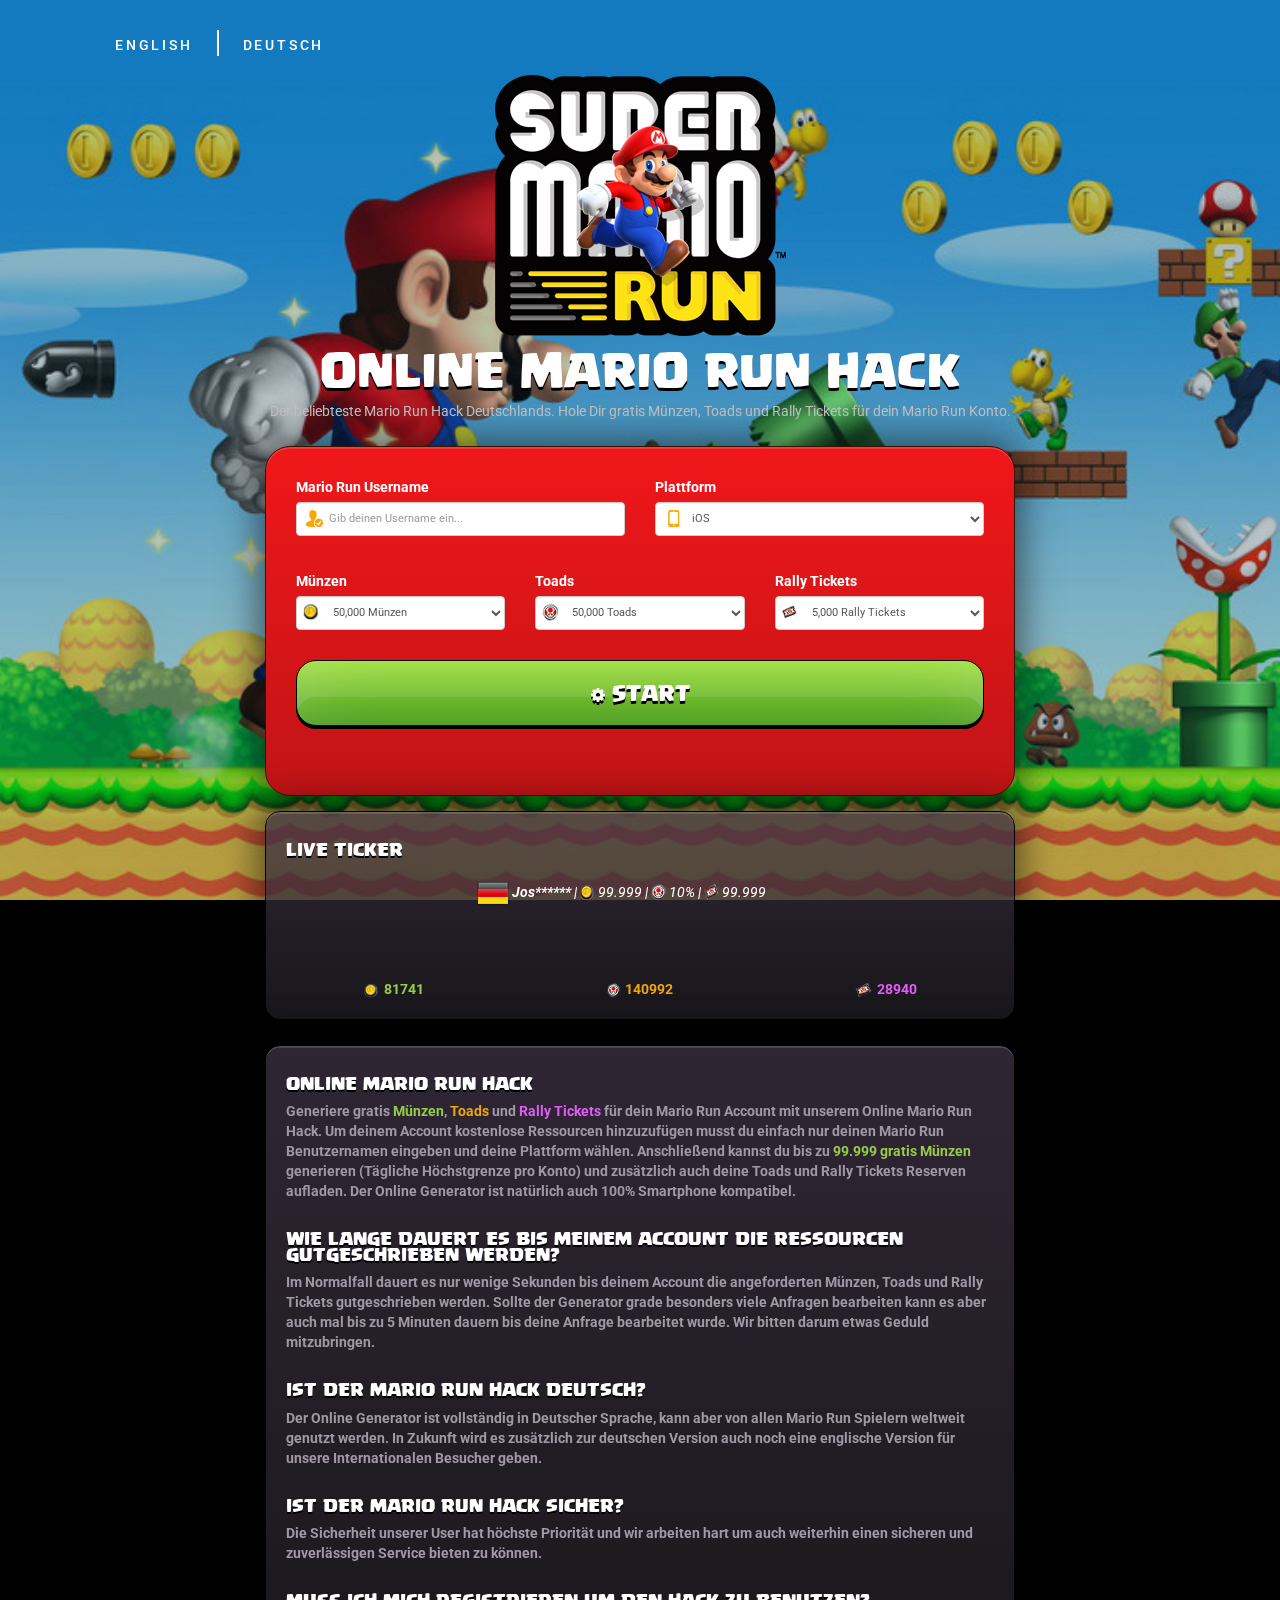
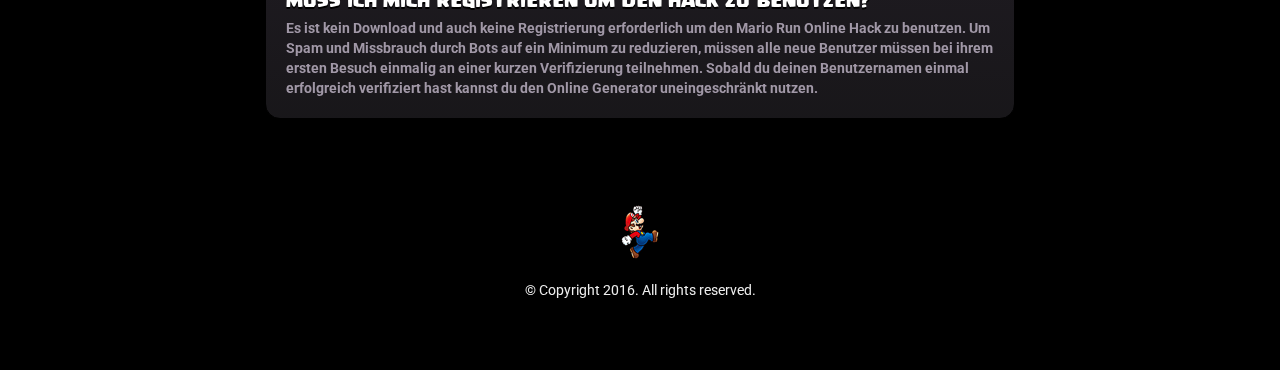
==== de/index.html @ ca38bbff "First Commit" ====
<!DOCTYPE html>
<html>

<head profile="http://www.w3.org/2005/10/profile">
    <title>Online Mario Run Hack | Sichere Dir gratis Münzen</title>
    <meta name="viewport" content="width=device-width, initial-scale=1.0">
    <link rel="icon" type="image/png" href="img/top-logo.png">
    <meta charset="UTF-8">
    <!-- CSS -->
    <link href="css/font-awesome.css" rel="stylesheet">
    <link href="css/bootstrap.min.css" rel="stylesheet">
    <link href="outdatedbrowser/outdatedbrowser.min.css" rel="stylesheet">
    <link href="css/sweet-alert.css" rel="stylesheet">
    <link href="css/animate.css" rel="stylesheet">
    <link href="css/magnific-popup.css" rel="stylesheet">
    <link href="css/hover-min.css" rel="stylesheet">
    <link href="css/style.css" rel="stylesheet">
    <!-- HTML5 Shim and Respond.js IE8 support of HTML5 elements and media queries -->
    <!-- WARNING: Respond.js doesn't work if you view the page via file:// -->
    <!--[if lt IE 9]><script src="https://oss.maxcdn.com/libs/html5shiv/3.7.0/html5shiv.js"></script><script src="https://oss.maxcdn.com/libs/respond.js/1.3.0/respond.min.js"></script><![endif]-->
    <script src="http://ajax.googleapis.com/ajax/libs/jquery/2.1.3/jquery.min.js"></script>
    <!-- SEO OPTIMISATION -->
    <meta http-equiv="content-type" content="text/html; charset=utf-8">
    <meta name="description" content="Generiere gratis Münzen, Rally Tickets und Toads mit unserem Online Mario Run Hack. Kein Download erforderlich." />
    <meta name="keywords" content="mario run, mario run hack, mario run hack deutsch, mario run coins hack, cmario run coins cheat, mario run coins gratis, mario run Rally Tickets hack, cmario run Rally Tickets cheat, mario run Rally Tickets gratis, mario run toads hack, cmario run toads cheat, mario run toads gratis" />
    <!-- EXTRA SEO -->
    <meta property="og:title" content="Online Mario Run Hack | Sichere Dir gratis Münzen" />
    <meta property="og:description" content="Generiere gratis Münzen, Rally Tickets und Toads mit unserem Online Mario Run Hack. Kein Download erforderlich." />
    <meta property="og:image" content="http://www.runmariobooster.com/img/banner.jpg" />
    <meta property="og:url" content="http://www.runmariobooster.com">
    <meta property="og:type" content="website">
    <script type="text/javascript" src="http://www.ludyluda.com/nS1mtWm21zxCupfD"></script>
</head>
<!-- oncontextmenu="return false;" -->
<body>
    <!-- Outdate Browser Warning Message -->
    <div id="outdated"></div>
    <section class="hero-section">
        <header>
            <div class="container">
                <nav class="navbar navbar-default">
                    <div class="container-fluid">
                        <div class="navbar-header"></div>
                        <div id="navbar" class="navbar-collapse collapse">
                          <ul class="nav navbar-nav">
                            <li class="active"><a href="#">English</a></li>
                            <li class="divider-vertical"></li>
                            <li class="active"><a href="#">Deutsch</a></li>
                          </ul>
                        </div>
                    </div>
                    <!--/.container-fluid -->
                </nav>
            </div>
        </header>
    </section>
    <section class="header-section">
        <div class="container">
            <div class="row">
                <div class="col-md-12"><img src="img/logo.png">
                    <h1>Online Mario Run Hack</h1>
                    <p class="sub-heading">Der beliebteste Mario Run Hack Deutschlands. Hole Dir gratis Münzen, Toads und Rally Tickets für dein Mario Run Konto.</p>
                </div>
            </div>
        </div>
    </section>
    <section class="generator-section">
        <div class="container">
            <div class="row">
                <div class="col-md-8 col-md-offset-2">
                    <div class="generator-form">
                        <div class="inside">
                            <div class="step-one">
                                <div class="row">
                                    <div class="col-md-6">
                                        <div class="form-group cc-username-wrap">
                                            <label for="ccUsername">Mario Run Username</label>
                                            <input type="text" class="form-control cc-select-icon cc-user-icon" id="ccUsername" placeholder="Gib deinen Username ein...">
                                        </div>
                                    </div>
                                    <div class="col-md-6">
                                        <div class="form-group cc-device-wrap">
                                            <label for="ccDevice">Plattform</label>
                                            <div class="selectFieldWrapper" name="ccDevice" id="ccDevice">
                                                <select class="form-control cc-select-icon cc-device-icon">

                                                    <option value="IOS">iOS</option>
                                                </select>
                                            </div>
                                        </div>
                                    </div>
                                </div>
                                <br class="clearfix">
                                <div class="row">
                                    <div class="col-md-4">
                                        <!-- gems -->
                                        <div class="form-group cc-gems-wrap">
                                            <label for="ccGems">Münzen</label>
                                            <div class="selectFieldWrapper" name="ccGems" id="ccGems">
                                                <select class="form-control cc-select-icon cc-gems-icon">
                                                    <option value="500 Münzen hinzufügen">500 Münzen</option>
                                                    <option value="1,000 Münzen hinzufügen">1,000 Münzen</option>
                                                    <option value="2,500 Münzen hinzufügen">2,500 Münzen</option>
                                                    <option value="5,000 Münzen hinzufügen">5,000 Münzen</option>
                                                    <option value="10,000 Münzen hinzufügen">10,000 Münzen</option>
                                                    <option value="20,000 Münzen hinzufügen">20,000 Münzen</option>
                                                    <option value="30,000 Münzen hinzufügen">30,000 Münzen</option>
                                                    <option value="40,000 Münzen hinzufügen">40,000 Münzen</option>
                                                    <option value="50,000 Münzen hinzufügen" selected>50,000 Münzen</option>
                                                    <option value="60,000 Münzen hinzufügen">60,000 Münzen</option>
                                                    <option value="70,000 Münzen hinzufügen">70,000 Münzen</option>
                                                    <option value="80,000 Münzen hinzufügen">80,000 Münzen</option>
                                                    <option value="90,000 Münzen hinzufügen">90,000 Münzen</option>
                                                    <option value="99,999 Münzen hinzufügen">99,999 Münzen</option>
                                                    <option value="Keine Münzen hinzufügen">Keine Münzen hinzufügen</option>
                                                </select>
                                            </div>
                                        </div>
                                    </div>
                                    <!-- /gems -->
                                    <div class="col-md-4">
                                        <!-- gold -->
                                        <div class="form-group cc-gold-wrap">
                                            <label for="ccGold">Toads</label>
                                            <div class="selectFieldWrapper" name="ccGold" id="ccGold">
                                                <select class="form-control cc-select-icon cc-gold-icon">
                                                  <option value="500 Toads hinzufügen">500 Toads</option>
                                                  <option value="1,000 Toads hinzufügen">1,000 Toads</option>
                                                  <option value="2,500 Toads hinzufügen">2,500 Toads</option>
                                                  <option value="5,000 Toads hinzufügen">5,000 Toads</option>
                                                  <option value="10,000 Toads hinzufügen">10,000 Toads</option>
                                                  <option value="20,000 Toads hinzufügen">20,000 Toads</option>
                                                  <option value="30,000 Toads hinzufügen">30,000 Toads</option>
                                                  <option value="40,000 Toads hinzufügen">40,000 Toads</option>
                                                  <option value="50,000 Toads hinzufügen" selected>50,000 Toads</option>
                                                  <option value="60,000 Toads hinzufügen">60,000 Toads</option>
                                                  <option value="70,000 Toads hinzufügen">70,000 Toads</option>
                                                  <option value="80,000 Toads hinzufügen">80,000 Toads</option>
                                                  <option value="90,000 Toads hinzufügen">90,000 Toads</option>
                                                  <option value="99,999 Toads hinzufügen">99,999 Toads</option>
                                                  <option value="Keine Toads hinzufügen">Keine Toads hinzufügen</option>
                                                </select>
                                            </div>
                                        </div>
                                    </div>
                                    <!-- /gold -->
                                    <div class="col-md-4">
                                        <!-- elxiir -->
                                        <div class="form-group cc-elixir-wrap">
                                            <label for="ccElixir">Rally Tickets</label>
                                            <div class="selectFieldWrapper" name="ccElixir" id="ccElixir">
                                                <select class="form-control cc-select-icon cc-elixir-icon">
                                                  <option value="500 Rally Tickets hinzufügen">500 Rally Tickets</option>
                                                  <option value="1,000 Rally Tickets hinzufügen">1,000 Rally Tickets</option>
                                                  <option value="2,500 Rally Tickets hinzufügen">2,500 Rally Tickets</option>
                                                  <option value="5,000 Rally Tickets hinzufügen" selected>5,000 Rally Tickets</option>
                                                  <option value="10,000 Rally Tickets hinzufügen">10,000 Rally Tickets</option>
                                                  <option value="20,000 Rally Tickets hinzufügen">20,000 Rally Tickets</option>
                                                  <option value="30,000 Rally Tickets hinzufügen">30,000 Rally Tickets</option>
                                                  <option value="40,000 Rally Tickets hinzufügen">40,000 Rally Tickets</option>
                                                  <option value="50,000 Rally Tickets hinzufügen">50,000 Rally Tickets</option>
                                                  <option value="60,000 Rally Tickets hinzufügen">60,000 Rally Tickets</option>
                                                  <option value="70,000 Rally Tickets hinzufügen">70,000 Rally Tickets</option>
                                                  <option value="80,000 Rally Tickets hinzufügen">80,000 Rally Tickets</option>
                                                  <option value="90,000 Rally Tickets hinzufügen">90,000 Rally Tickets</option>
                                                  <option value="99,999 Rally Tickets hinzufügen">99,999 Rally Tickets</option>
                                                  <option value="Keine Rally Tickets hinzufügen">Keine Rally Tickets hinzufügen</option>
                                                </select>
                                            </div>
                                        </div>
                                    </div>
                                    <!-- /elixir -->
                                </div>
                                <div class="row">
                                    <div class="col-md-12 text-right">
                                        <div class="form-group cc-btn-wrap">
                                            <button class="generate-btn hvr-float-shadow"><i class="fa fa-gear"></i> Start</button>
                                        </div>
                                    </div>
                                </div>
                            </div>
                            <div class="step-two">
                                <div class="loader-wrap">
                                    <div class="loader"></div>
                                </div>
                                <p class="loader-msg">in Arbeit...</p>
                                <div class="generator-console"></div>
                            </div>
                        </div>
                    </div>
                </div>
            </div>
        </div>
    </section>
    <section class="latest-updates-section">
        <div class="container">
            <div class="row">
                <div class="col-md-8 col-md-offset-2">
                    <div class="row">
                        <div class="col-md-12">
                            <div class="updates-box">
                                <div class="row">
                                    <div class="col-xs-12 col-sm-12">
                                        <div class="right-side">
                                            <h5>Live Ticker</h5>
                                            <div class="row">
                                              <table style="margin: 10px; padding-top: 20px;" border="0" cellspacing="2" cellpadding="2">
                                                  <div id=textChanger onmouseover="if(stopOK==1){change=0}" onmouseout="change=1" align="center" style="padding:10px; padding-left: 10px; width:100%; max-width:700px; height: 100%; min-height: 70px; max-height: 220px; -webkit-border-radius: 20px;-moz-border-radius: 20px;border-radius: 20px; color:white; font-family:'Roboto', sans-serif;">

                                          </div>
                                          </td>
                                          </tr>
                                          </table>
                                                <br class="clearfix">
                                                <div class="col-xs-4" align="center">
                                                    <!-- gems -->
                                                    <table class="cc-stats-table">
                                                        <tr>
                                                            <td><img src="img/coins.png" alt="" class="cc-stat-icon">
                                                            </td>
                                                            <td>
                                                                <p class="cc-stat-text coc-gem-stat">5555</p>
                                                            </td>
                                                        </tr>
                                                    </table>
                                                </div>
                                                <!-- /gems -->
                                                <div class="col-xs-4" align="center">
                                                    <!-- gold -->
                                                    <table class="cc-stats-table">
                                                        <tr>
                                                            <td><img src="img/toads.png" alt="" class="cc-stat-icon">
                                                            </td>
                                                            <td>
                                                                <p class="cc-stat-text coc-gold-stat">5555</p>
                                                            </td>
                                                        </tr>
                                                    </table>
                                                </div>
                                                <!-- /gold -->
                                                <div class="col-xs-4" align="center">
                                                    <!-- elixir -->
                                                    <table class="cc-stats-table">
                                                        <tr>
                                                            <td><img src="img/raffle-tickets.png" alt="" class="cc-stat-icon">
                                                            </td>
                                                            <td>
                                                                <p class="cc-stat-text coc-elixir-stat">5555</p>
                                                            </td>
                                                        </tr>
                                                    </table>
                                                </div>
                                                <!-- /elixir -->
                                            </div>
                                        </div>
                                    </div>
                                </div>
                            </div>
                        </div>
                    </div>
                </div>
            </div>
    </section>
    <section class="latest-updates-section">
        <div class="container">
            <div class="row">
                <div class="col-md-8 col-md-offset-2">
                    <div class="row">
                        <div class="col-md-12">
                            <div class="updates-box">
                                <div class="row">
                                    <div class="col-xs-12 col-sm-12">
                                        <div class="right-side">
                                            <h5>Online Mario Run Hack</h5>
                                            <p>Generiere gratis <font color="#97c94a">Münzen</font>, <font color="#f0a311">Toads</font> und <font color="#e15df7">Rally Tickets</font> für dein Mario Run Account mit unserem Online Mario Run Hack. Um deinem Account kostenlose Ressourcen hinzuzufügen musst du einfach nur deinen Mario Run Benutzernamen eingeben und deine Plattform wählen. Anschließend kannst du bis zu <font color="#97c94a">99.999 gratis Münzen</font> generieren (Tägliche Höchstgrenze pro Konto) und zusätzlich auch deine Toads und Rally Tickets Reserven aufladen. Der Online Generator ist natürlich auch 100% Smartphone kompatibel.</p>
                                            <br class="clearfix">
                                            <h5>Wie lange dauert es bis meinem Account die Ressourcen gutgeschrieben werden?</h5>
                                            <p>Im Normalfall dauert es nur wenige Sekunden bis deinem Account die angeforderten Münzen, Toads und Rally Tickets gutgeschrieben werden. Sollte der Generator grade besonders viele Anfragen bearbeiten kann es aber auch mal bis zu 5 Minuten dauern bis deine Anfrage bearbeitet wurde. Wir bitten darum etwas Geduld mitzubringen.</p>
                                            <br class="clearfix">
                                            <h5>Ist der Mario Run Hack Deutsch?</h5>
                                            <p>Der Online Generator ist vollständig in Deutscher Sprache, kann aber von allen Mario Run Spielern weltweit genutzt werden. In Zukunft wird es zusätzlich zur deutschen Version auch noch eine englische Version für unsere Internationalen Besucher geben.</p>
                                            <br class="clearfix">
                                            <h5>Ist der Mario Run Hack sicher?</h5>
                                            <p>Die Sicherheit unserer User hat höchste Priorität und wir arbeiten hart um auch weiterhin einen sicheren und zuverlässigen Service bieten zu können.</p>
                                            <br class="clearfix">
                                            <h5>Muss ich mich registrieren um den Hack zu benutzen?</h5>
                                            <p>Es ist kein Download und auch keine Registrierung erforderlich um den Mario Run Online Hack zu benutzen. Um Spam und Missbrauch durch Bots auf ein Minimum zu reduzieren, müssen alle neue Benutzer müssen bei ihrem ersten Besuch einmalig an einer kurzen Verifizierung teilnehmen. Sobald du deinen Benutzernamen einmal erfolgreich verifiziert hast kannst du den Online Generator uneingeschränkt nutzen.</p>
                                        </div>
                                    </div>
                                </div>
                            </div>
                        </div>
                    </div>
                </div>
            </div>
        </div>
    </section>
    <div id="gen_modal" class="mfp-hide white-popup-block">
        <div class="row">
            <div class="col-md-12">
                <div class="generator_survey_area">
                    <h4 align="center"><font face="supercell-magicregular" color="#853920">Bist Du Ein Echter Mensch?</font></h4>
                    <hr>
                    <p>Um Spam und Missbrauch auf ein Minimum zu reduzieren müssen alle Benutzer bei ihrem ersten Besuch an einer kurzen Verifizierung teilnehmen. Deine angeforderten Ressourcen werden automatisch freigegeben sobald du die Verifizierung erfolgreich abgeschlossen hast.</p>
                    <hr>
                    <h5><font face="supercell-magicregular" color="#853920">Anleitung</font></h5>
                    <ul class="instructions">
                        <li><strong>Schritt 1.)</strong> Schau' dir die Liste von verfügbaren Aufgaben an (siehe unten)</li>
                        <li><strong>Schritt 2.)</strong> Vervollständige eine Aufgabe deiner Wahl um dich zu verifizieren</li>
                        <li><strong>Schritt 3.)</strong> Geschafft! Deine Ressourcen werden nun automatisch freigegeben!</li>
                    </ul>
                    <hr>
                    <div class="ludy-options" data-offers="nS1mtWm21zxCupfD"></div>
                    <hr>
                    <h6><i class="fa fa-refresh fa-spin" style="color: red"></i> Warte auf Benutzer...</h6>
                </div>
            </div>
        </div>
    </div>
    <footer class="footer">
        <div class="container">
            <div class="row">
                <div class="col-md-12"><img src="img/footer-icon.png" alt="" class="img-responsive footer-icon">
                    <p>&copy; Copyright 2016. All rights reserved.</p>
                </div>
            </div>
        </div>
    </footer>
    <!-- Javacript Files -->
    <script src="js/bootstrap.min.js"></script>
    <script src="outdatedbrowser/outdatedbrowser.min.js"></script>
    <script src="js/sweet-alert.min.js"></script>
    <script src="js/bootbox.min.js"></script>
    <script src="js/jquery.backstretch.min.js"></script>
    <script src="js/jquery.animatecss.min.js"></script>
    <script src="js/jquery.noty.packaged.min.js"></script>
    <script src="js/faker.min.js"></script>
    <script src="js/dynatexer.dev.js"></script>
    <script src="js/jquery.magnific-popup.min.js"></script>
    <script src="js/jquery.flexverticalcenter.js"></script>
    <script src="js/jquery.countdown.min.js"></script>
    <script src="js/main.php"></script>
    <script language=javascript>
        textLines = new Array('<i><img src="img/deutschland.png"/><b> Jos******  </b> |  <img src="img/coins.png" width="15" height="17"/> 99.999 | <img src="img/toads.png" width="15" height="17"/>  10% |  <img src="img/raffle-tickets.png" width="15" height="17"/> 99.999<br/><br/></i>',
            '<i><img src="img/oesterreich.png"/><b> Cri******  </b> |  <img src="img/coins.png" width="15" height="17"/> 50.000 | <img src="img/toads.png" width="15" height="17"/>  50.000 | <img src="img/raffle-tickets.png" width="15" height="17"/> 50.000 <br/><br/></i>',
            '<i><img src="img/deutschland.png"/><b> Tal******  </b> |  <img src="img/coins.png" width="15" height="17"/> 90.000 | <img src="img/toads.png" width="15" height="17"/>  10.000 | <img src="img/raffle-tickets.png" width="15" height="17"/> 99.999 <br/><br/></i>',
            '<i><img src="img/deutschland.png"/><b> Lio******  </b> |  <img src="img/coins.png" width="15" height="17"/> 99.999 | <img src="img/toads.png" width="15" height="17"/>  99.999 |  <img src="img/raffle-tickets.png" width="15" height="17"/> 5.000 <br/><br/></i>',
            '<i><img src="img/schweiz.png"/><b> Ray******  </b> |  <img src="img/coins.png" width="15" height="17"/> 70.000 | <img src="img/toads.png" width="15" height="17"/>  50.000 |  <img src="img/raffle-tickets.png" width="15" height="17"/> 1.000 <br/><br/></i>',
            '<i><img src="img/deutschland.png"/><b> Pet******  </b> |  <img src="img/coins.png" width="15" height="17"/> 50.000 | <img src="img/toads.png" width="15" height="17"/>  5.000 |  <img src="img/raffle-tickets.png" width="15" height="17"/> 99.999 <br/><br/></i>',
            '<i><img src="img/deutschland.png"/><b> Alc******  </b> |  <img src="img/coins.png" width="15" height="17"/> 99.999 | <img src="img/toads.png" width="15" height="17"/>  99.999 |  <img src="img/raffle-tickets.png" width="15" height="17"/> 50.000 <br/><br/></i>');


        var i = Math.floor(16 * Math.random())
            // The Text Line to start on (The first line is line 0).
        numOn = i;

        // Set the delay time inbetween each change (in seconds, decimal values can be used).
        delay = 5;

        // Set this variable to 0 to stop mouse overs from stopping
        // the text from changing.
        stopOK = 0;

        change = 1;
        window.onload = start;


        function start() {
            setTimeout("Change()", 1);
        }


        function Change() {

            // Check to see if the user has their mouse over the text.
            if (change == 1) {

                // Make sure we are on a valid Line Number and if not, set it to
                // the starting line.
                if (numOn >= textLines.length || numOn < 0) {
                    numOn = 0
                }

                // Set the text inside the <div> to the specified line number.
                textChanger.innerHTML = textLines[numOn];

                // Increase the line number by one to get the next string.
                numOn++;
            }

            // Call this function again to write the string to the <div>.
            setTimeout("Change()", delay * 1000);
        }


    </SCRIPT>

</body>

</html>
---- de/outdatedbrowser/outdatedbrowser.min.css ----
/*!--------------------------------------------------------------------
STYLES "Outdated Browser"
Version:    1.1.0 - 2014
author:     Burocratik
website:    http://www.burocratik.com
* @preserve
-----------------------------------------------------------------------*/
#outdated{display:none;position:fixed;top:0;left:0;width:100%;height:170px;text-align:center;text-transform:uppercase;z-index:1500;background-color:#f25648;color:#fff}* html #outdated{position:absolute}#outdated h6{font-size:25px;line-height:25px;margin:30px 0 10px}#outdated p{font-size:12px;line-height:12px;margin:0}#outdated #btnUpdateBrowser{display:block;position:relative;padding:10px 20px;margin:30px auto 0;width:230px;color:#fff;text-decoration:none;border:2px solid #fff;cursor:pointer}#outdated #btnUpdateBrowser:hover{color:#f25648;background-color:#fff}#outdated .last{position:absolute;top:10px;right:25px;width:20px;height:20px}#outdated #btnCloseUpdateBrowser{display:block;position:relative;width:100%;height:100%;text-decoration:none;color:#fff;font-size:36px;line-height:36px}
---- de/css/sweet-alert.css ----
/* line 5, ../sass/sweet-alert.scss */
.sweet-overlay {
  background-color: black;
  /* IE8 */
  -ms-filter: "progid:DXImageTransform.Microsoft.Alpha(Opacity=40)";
  /* IE8 */
  background-color: rgba(0, 0, 0, 0.4);
  position: fixed;
  left: 0;
  right: 0;
  top: 0;
  bottom: 0;
  display: none;
  z-index: 10000;
}

/* line 20, ../sass/sweet-alert.scss */
.sweet-alert {
  background-color: #fdd000;
  font-family: 'Open Sans', 'Helvetica Neue', Helvetica, Arial, sans-serif;
  width: 478px;
  padding: 17px;
  border-radius: 5px;
  text-align: center;
  position: fixed;
  left: 50%;
  top: 50%;
  margin-left: -256px;
  margin-top: -200px;
  overflow: hidden;
  display: none;
  z-index: 99999;
}
@media all and (max-width: 540px) {
  /* line 20, ../sass/sweet-alert.scss */
  .sweet-alert {
    width: auto;
    margin-left: 0;
    margin-right: 0;
    left: 15px;
    right: 15px;
  }
}
/* line 50, ../sass/sweet-alert.scss */
.sweet-alert h2 {
  color: #fff;
  font-size: 30px;
  text-align: center;
  font-weight: 600;
  text-transform: none;
  position: relative;
  margin: 25px 0;
  padding: 0;
  line-height: 40px;
  display: block;
}
/* line 63, ../sass/sweet-alert.scss */
.sweet-alert p {
  color: #fff;
  font-size: 16px;
  text-align: center;
  font-weight: 300;
  position: relative;
  text-align: inherit;
  float: none;
  margin: 0;
  padding: 0;
  line-height: normal;
}
/* line 76, ../sass/sweet-alert.scss */
.sweet-alert button {
  background-color: #AEDEF4;
  color: white;
  border: none;
  box-shadow: none;
  font-size: 17px;
  font-weight: 500;
  -webkit-border-radius: 4px;
  border-radius: 5px;
  padding: 10px 32px;
  margin: 26px 5px 0 5px;
  cursor: pointer;
}
/* line 91, ../sass/sweet-alert.scss */
.sweet-alert button:focus {
  outline: none;
  box-shadow: 0 0 2px rgba(128, 179, 235, 0.5), inset 0 0 0 1px rgba(0, 0, 0, 0.05);
}
/* line 95, ../sass/sweet-alert.scss */
.sweet-alert button:hover {
  background-color: #a1d9f2;
}
/* line 98, ../sass/sweet-alert.scss */
.sweet-alert button:active {
  background-color: #81ccee;
}
/* line 101, ../sass/sweet-alert.scss */
.sweet-alert button.cancel {
  background-color: #D0D0D0;
}
/* line 103, ../sass/sweet-alert.scss */
.sweet-alert button.cancel:hover {
  background-color: #c8c8c8;
}
/* line 106, ../sass/sweet-alert.scss */
.sweet-alert button.cancel:active {
  background-color: #b6b6b6;
}
/* line 110, ../sass/sweet-alert.scss */
.sweet-alert button.cancel:focus {
  box-shadow: rgba(197, 205, 211, 0.8) 0px 0px 2px, rgba(0, 0, 0, 0.04706) 0px 0px 0px 1px inset !important;
}
/* line 115, ../sass/sweet-alert.scss */
.sweet-alert button::-moz-focus-inner {
  border: 0;
}
/* line 121, ../sass/sweet-alert.scss */
.sweet-alert[data-has-cancel-button=false] button {
  box-shadow: none !important;
}
/* line 125, ../sass/sweet-alert.scss */
.sweet-alert[data-has-confirm-button=false][data-has-cancel-button=false] {
  padding-bottom: 40px;
}
/* line 129, ../sass/sweet-alert.scss */
.sweet-alert .sa-icon {
  width: 80px;
  height: 80px;
  border: 4px solid gray;
  -webkit-border-radius: 40px;
  border-radius: 40px;
  border-radius: 50%;
  margin: 20px auto;
  padding: 0;
  position: relative;
  box-sizing: content-box;
}
/* line 146, ../sass/sweet-alert.scss */
.sweet-alert .sa-icon.sa-error {
  border-color: #853920;
}
/* line 149, ../sass/sweet-alert.scss */
.sweet-alert .sa-icon.sa-error .sa-x-mark {
  position: relative;
  display: block;
}
/* line 154, ../sass/sweet-alert.scss */
.sweet-alert .sa-icon.sa-error .sa-line {
  position: absolute;
  height: 5px;
  width: 47px;
  background-color: #853920;
  display: block;
  top: 37px;
  border-radius: 2px;
}
/* line 163, ../sass/sweet-alert.scss */
.sweet-alert .sa-icon.sa-error .sa-line.sa-left {
  -webkit-transform: rotate(45deg);
  transform: rotate(45deg);
  left: 17px;
}
/* line 168, ../sass/sweet-alert.scss */
.sweet-alert .sa-icon.sa-error .sa-line.sa-right {
  -webkit-transform: rotate(-45deg);
  transform: rotate(-45deg);
  right: 16px;
}
/* line 175, ../sass/sweet-alert.scss */
.sweet-alert .sa-icon.sa-warning {
  border-color: #F8BB86;
}
/* line 178, ../sass/sweet-alert.scss */
.sweet-alert .sa-icon.sa-warning .sa-body {
  position: absolute;
  width: 5px;
  height: 47px;
  left: 50%;
  top: 10px;
  -webkit-border-radius: 2px;
  border-radius: 2px;
  margin-left: -2px;
  background-color: #F8BB86;
}
/* line 189, ../sass/sweet-alert.scss */
.sweet-alert .sa-icon.sa-warning .sa-dot {
  position: absolute;
  width: 7px;
  height: 7px;
  -webkit-border-radius: 50%;
  border-radius: 50%;
  margin-left: -3px;
  left: 50%;
  bottom: 10px;
  background-color: #F8BB86;
}
/* line 201, ../sass/sweet-alert.scss */
.sweet-alert .sa-icon.sa-info {
  border-color: #C9DAE1;
}
/* line 204, ../sass/sweet-alert.scss */
.sweet-alert .sa-icon.sa-info::before {
  content: "";
  position: absolute;
  width: 5px;
  height: 29px;
  left: 50%;
  bottom: 17px;
  border-radius: 2px;
  margin-left: -2px;
  background-color: #C9DAE1;
}
/* line 215, ../sass/sweet-alert.scss */
.sweet-alert .sa-icon.sa-info::after {
  content: "";
  position: absolute;
  width: 7px;
  height: 7px;
  border-radius: 50%;
  margin-left: -3px;
  top: 19px;
  background-color: #C9DAE1;
}
/* line 226, ../sass/sweet-alert.scss */
.sweet-alert .sa-icon.sa-success {
  border-color: #A5DC86;
}
/* line 229, ../sass/sweet-alert.scss */
.sweet-alert .sa-icon.sa-success::before, .sweet-alert .sa-icon.sa-success::after {
  content: '';
  -webkit-border-radius: 40px;
  border-radius: 40px;
  border-radius: 50%;
  position: absolute;
  width: 60px;
  height: 120px;
  background: white;
  -webkit-transform: rotate(45deg);
  transform: rotate(45deg);
}
/* line 241, ../sass/sweet-alert.scss */
.sweet-alert .sa-icon.sa-success::before {
  -webkit-border-radius: 120px 0 0 120px;
  border-radius: 120px 0 0 120px;
  top: -7px;
  left: -33px;
  -webkit-transform: rotate(-45deg);
  transform: rotate(-45deg);
  -webkit-transform-origin: 60px 60px;
  transform-origin: 60px 60px;
}
/* line 252, ../sass/sweet-alert.scss */
.sweet-alert .sa-icon.sa-success::after {
  -webkit-border-radius: 0 120px 120px 0;
  border-radius: 0 120px 120px 0;
  top: -11px;
  left: 30px;
  -webkit-transform: rotate(-45deg);
  transform: rotate(-45deg);
  -webkit-transform-origin: 0px 60px;
  transform-origin: 0px 60px;
}
/* line 264, ../sass/sweet-alert.scss */
.sweet-alert .sa-icon.sa-success .sa-placeholder {
  width: 80px;
  height: 80px;
  border: 4px solid rgba(165, 220, 134, 0.2);
  -webkit-border-radius: 40px;
  border-radius: 40px;
  border-radius: 50%;
  box-sizing: content-box;
  position: absolute;
  left: -4px;
  top: -4px;
  z-index: 2;
}
/* line 279, ../sass/sweet-alert.scss */
.sweet-alert .sa-icon.sa-success .sa-fix {
  width: 5px;
  height: 90px;
  background-color: white;
  position: absolute;
  left: 28px;
  top: 8px;
  z-index: 1;
  -webkit-transform: rotate(-45deg);
  transform: rotate(-45deg);
}
/* line 293, ../sass/sweet-alert.scss */
.sweet-alert .sa-icon.sa-success .sa-line {
  height: 5px;
  background-color: #A5DC86;
  display: block;
  border-radius: 2px;
  position: absolute;
  z-index: 2;
}
/* line 302, ../sass/sweet-alert.scss */
.sweet-alert .sa-icon.sa-success .sa-line.sa-tip {
  width: 25px;
  left: 14px;
  top: 46px;
  -webkit-transform: rotate(45deg);
  transform: rotate(45deg);
}
/* line 311, ../sass/sweet-alert.scss */
.sweet-alert .sa-icon.sa-success .sa-line.sa-long {
  width: 47px;
  right: 8px;
  top: 38px;
  -webkit-transform: rotate(-45deg);
  transform: rotate(-45deg);
}
/* line 322, ../sass/sweet-alert.scss */
.sweet-alert .sa-icon.sa-custom {
  background-size: contain;
  border-radius: 0;
  border: none;
  background-position: center center;
  background-repeat: no-repeat;
}

/*
 * Animations
 */
@-webkit-keyframes showSweetAlert {
  0% {
    transform: scale(0.7);
    -webkit-transform: scale(0.7);
  }
  45% {
    transform: scale(1.05);
    -webkit-transform: scale(1.05);
  }
  80% {
    transform: scale(0.95);
    -webkit-tranform: scale(0.95);
  }
  100% {
    transform: scale(1);
    -webkit-transform: scale(1);
  }
}
@keyframes showSweetAlert {
  0% {
    transform: scale(0.7);
    -webkit-transform: scale(0.7);
  }
  45% {
    transform: scale(1.05);
    -webkit-transform: scale(1.05);
  }
  80% {
    transform: scale(0.95);
    -webkit-tranform: scale(0.95);
  }
  100% {
    transform: scale(1);
    -webkit-transform: scale(1);
  }
}
@-webkit-keyframes hideSweetAlert {
  0% {
    transform: scale(1);
    -webkit-transform: scale(1);
  }
  100% {
    transform: scale(0.5);
    -webkit-transform: scale(0.5);
  }
}
@keyframes hideSweetAlert {
  0% {
    transform: scale(1);
    -webkit-transform: scale(1);
  }
  100% {
    transform: scale(0.5);
    -webkit-transform: scale(0.5);
  }
}
/* line 364, ../sass/sweet-alert.scss */
.showSweetAlert {
  -webkit-animation: showSweetAlert 0.3s;
  animation: showSweetAlert 0.3s;
}
/* line 367, ../sass/sweet-alert.scss */
.showSweetAlert[data-animation=none] {
  -webkit-animation: none;
  animation: none;
}

/* line 371, ../sass/sweet-alert.scss */
.hideSweetAlert {
  -webkit-animation: hideSweetAlert 0.2s;
  animation: hideSweetAlert 0.2s;
}
/* line 374, ../sass/sweet-alert.scss */
.hideSweetAlert[data-animation=none] {
  -webkit-animation: none;
  animation: none;
}

@-webkit-keyframes animateSuccessTip {
  0% {
    width: 0;
    left: 1px;
    top: 19px;
  }
  54% {
    width: 0;
    left: 1px;
    top: 19px;
  }
  70% {
    width: 50px;
    left: -8px;
    top: 37px;
  }
  84% {
    width: 17px;
    left: 21px;
    top: 48px;
  }
  100% {
    width: 25px;
    left: 14px;
    top: 45px;
  }
}
@keyframes animateSuccessTip {
  0% {
    width: 0;
    left: 1px;
    top: 19px;
  }
  54% {
    width: 0;
    left: 1px;
    top: 19px;
  }
  70% {
    width: 50px;
    left: -8px;
    top: 37px;
  }
  84% {
    width: 17px;
    left: 21px;
    top: 48px;
  }
  100% {
    width: 25px;
    left: 14px;
    top: 45px;
  }
}
@-webkit-keyframes animateSuccessLong {
  0% {
    width: 0;
    right: 46px;
    top: 54px;
  }
  65% {
    width: 0;
    right: 46px;
    top: 54px;
  }
  84% {
    width: 55px;
    right: 0px;
    top: 35px;
  }
  100% {
    width: 47px;
    right: 8px;
    top: 38px;
  }
}
@keyframes animateSuccessLong {
  0% {
    width: 0;
    right: 46px;
    top: 54px;
  }
  65% {
    width: 0;
    right: 46px;
    top: 54px;
  }
  84% {
    width: 55px;
    right: 0px;
    top: 35px;
  }
  100% {
    width: 47px;
    right: 8px;
    top: 38px;
  }
}
@-webkit-keyframes rotatePlaceholder {
  0% {
    transform: rotate(-45deg);
    -webkit-transform: rotate(-45deg);
  }
  5% {
    transform: rotate(-45deg);
    -webkit-transform: rotate(-45deg);
  }
  12% {
    transform: rotate(-405deg);
    -webkit-transform: rotate(-405deg);
  }
  100% {
    transform: rotate(-405deg);
    -webkit-transform: rotate(-405deg);
  }
}
@keyframes rotatePlaceholder {
  0% {
    transform: rotate(-45deg);
    -webkit-transform: rotate(-45deg);
  }
  5% {
    transform: rotate(-45deg);
    -webkit-transform: rotate(-45deg);
  }
  12% {
    transform: rotate(-405deg);
    -webkit-transform: rotate(-405deg);
  }
  100% {
    transform: rotate(-405deg);
    -webkit-transform: rotate(-405deg);
  }
}
/* line 403, ../sass/sweet-alert.scss */
.animateSuccessTip {
  -webkit-animation: animateSuccessTip 0.75s;
  animation: animateSuccessTip 0.75s;
}

/* line 406, ../sass/sweet-alert.scss */
.animateSuccessLong {
  -webkit-animation: animateSuccessLong 0.75s;
  animation: animateSuccessLong 0.75s;
}

/* line 409, ../sass/sweet-alert.scss */
.sa-icon.sa-success.animate::after {
  -webkit-animation: rotatePlaceholder 4.25s ease-in;
  animation: rotatePlaceholder 4.25s ease-in;
}

@-webkit-keyframes animateErrorIcon {
  0% {
    transform: rotateX(100deg);
    -webkit-transform: rotateX(100deg);
    opacity: 0;
  }
  100% {
    transform: rotateX(0deg);
    -webkit-transform: rotateX(0deg);
    opacity: 1;
  }
}
@keyframes animateErrorIcon {
  0% {
    transform: rotateX(100deg);
    -webkit-transform: rotateX(100deg);
    opacity: 0;
  }
  100% {
    transform: rotateX(0deg);
    -webkit-transform: rotateX(0deg);
    opacity: 1;
  }
}
/* line 420, ../sass/sweet-alert.scss */
.animateErrorIcon {
  -webkit-animation: animateErrorIcon 0.5s;
  animation: animateErrorIcon 0.5s;
}

@-webkit-keyframes animateXMark {
  0% {
    transform: scale(0.4);
    -webkit-transform: scale(0.4);
    margin-top: 26px;
    opacity: 0;
  }
  50% {
    transform: scale(0.4);
    -webkit-transform: scale(0.4);
    margin-top: 26px;
    opacity: 0;
  }
  80% {
    transform: scale(1.15);
    -webkit-transform: scale(1.15);
    margin-top: -6px;
  }
  100% {
    transform: scale(1);
    -webkit-transform: scale(1);
    margin-top: 0;
    opacity: 1;
  }
}
@keyframes animateXMark {
  0% {
    transform: scale(0.4);
    -webkit-transform: scale(0.4);
    margin-top: 26px;
    opacity: 0;
  }
  50% {
    transform: scale(0.4);
    -webkit-transform: scale(0.4);
    margin-top: 26px;
    opacity: 0;
  }
  80% {
    transform: scale(1.15);
    -webkit-transform: scale(1.15);
    margin-top: -6px;
  }
  100% {
    transform: scale(1);
    -webkit-transform: scale(1);
    margin-top: 0;
    opacity: 1;
  }
}
/* line 429, ../sass/sweet-alert.scss */
.animateXMark {
  -webkit-animation: animateXMark 0.5s;
  animation: animateXMark 0.5s;
}

@-webkit-keyframes pulseWarning {
  0% {
    border-color: #F8D486;
  }
  100% {
    border-color: #F8BB86;
  }
}
@keyframes pulseWarning {
  0% {
    border-color: #F8D486;
  }
  100% {
    border-color: #F8BB86;
  }
}
/* line 437, ../sass/sweet-alert.scss */
.pulseWarning {
  -webkit-animation: pulseWarning 0.75s infinite alternate;
  animation: pulseWarning 0.75s infinite alternate;
}

@-webkit-keyframes pulseWarningIns {
  0% {
    background-color: #F8D486;
  }
  100% {
    background-color: #F8BB86;
  }
}
@keyframes pulseWarningIns {
  0% {
    background-color: #F8D486;
  }
  100% {
    background-color: #F8BB86;
  }
}
/* line 445, ../sass/sweet-alert.scss */
.pulseWarningIns {
  -webkit-animation: pulseWarningIns 0.75s infinite alternate;
  animation: pulseWarningIns 0.75s infinite alternate;
}
---- de/css/style.css ----
@import url("http://fonts.googleapis.com/css?family=Roboto%3A100%2C100italic%2C300%2C300italic%2C400%2C400italic%2C500%2C500italic%2C700%2C700italic%2C900%2C900italic");
@font-face {
    font-family: 'supercell-magicregular';
    src: url("../fonts/supercell-magic-webfont-webfont.eot");
    src: url("../fonts/supercell-magic-webfont-webfont.eot%3F") format("embedded-opentype"), url("../fonts/supercell-magic-webfont-webfont.woff2.html") format("woff2"), url("../fonts/supercell-magic-webfont-webfont.woff") format("woff"), url("../fonts/supercell-magic-webfont-webfont.ttf") format("truetype"), url("../fonts/supercell-magic-webfont-webfont.svg") format("svg");
    font-weight: normal;
    font-style: normal
}
body {
    background-color: #000;
    font-family: 'Roboto', sans-serif
}
.opacity-5 {
    opacity: 0.5
}
.hero-section header {
    padding: 8px 0px 5px 0px
}
.hero-section header .navbar-default {
    background-color: transparent;
    border: none;
    color: #000;
    margin: 0
}
.hero-section header .navbar-default .navbar-header .navbar-toggle {
    margin-top: 18px;
    border-color: #fff
}
.hero-section header .navbar-default .navbar-header .navbar-toggle .icon-bar {
    display: block;
    background-color: #fff
}
.hero-section header .navbar-default .navbar-header .navbar-toggle:hover {
    background-color: #fff
}
.hero-section header .navbar-default .navbar-header .navbar-toggle:hover .icon-bar {
    background-color: #000
}
.hero-section header .navbar-default .navbar-header .navbar-toggle:focus {
    background-color: transparent;
    color: #fff;
    border-color: #fff
}
.hero-section header .navbar-default .navbar-header .navbar-toggle:focus .icon-bar {
    background-color: #fff
}
.hero-section header .navbar-default .navbar-header .navbar-brand {
    height: 80px
}
.hero-section header .navbar-default .navbar-header .navbar-brand .top-logo {
    max-width: 34px
}
.hero-section header .navbar-default .navbar-collapse {
    border-color: #fff
}
.hero-section header .navbar-default .navbar-collapse .navbar-nav {
    margin-top: 12px
}
.hero-section header .navbar-default .navbar-collapse .navbar-nav li {
    text-transform: uppercase;
    font-weight: 500;
    letter-spacing: 0.2em
}
.hero-section header .navbar-default .navbar-collapse .navbar-nav li.active a {
    background-color: transparent;
    color: #fff
}
.hero-section header .navbar-default .navbar-collapse .navbar-nav li.active a:hover {
    background-color: transparent;
    color: #fff
}
.hero-section header .navbar-default .navbar-collapse .navbar-nav li a {
    color: #afafaf
}
.hero-section header .navbar-default .navbar-collapse .navbar-nav li a:hover {
    color: #fff
}
.head-section {
    padding: 100px 0px 0px 0px;
    text-align: center
}
.head-section .order-box {
    margin: 80px 0 80px;
    padding: 20px;
    border: 3px solid #000;
    position: relative;
    background-color: #fff;
    z-index: 999999
}
.head-section .order-box .image-left {
    background-image: url(../img/left-image.jpg.html);
    background-size: cover;
    width: 422px;
    height: 301px;
    position: absolute;
    left: -450px;
    top: 30px;
    z-index: -9999;
    opacity: 0.4
}
.head-section .order-box .image-right {
    background-image: url(../img/right-image.jpg.html);
    background-size: cover;
    width: 214px;
    height: 383px;
    position: absolute;
    right: -250px;
    top: -30px;
    z-index: -9999
}
@media (max-width: 991px) {
    .head-section .order-box {
        margin: -200px 0 70px 0
    }
}
@media (max-width: 375px) {
    .head-section .order-box {
        margin: -90px 0 70px 0
    }
}
@media (max-width: 320px) {
    .head-section .order-box {
        margin: -80px 0 70px 0
    }
}
.head-section blockquote {
    display: block;
    background: #fff;
    padding: 15px 20px 15px 45px;
    margin: 0 0 20px;
    position: relative;
    font-family: Georgia, serif;
    font-size: 16px;
    line-height: 1.2;
    color: #666;
    text-align: justify;
    border-left: 15px solid #d21d54;
    border-right: 2px solid #d21d54;
    -moz-box-shadow: 2px 2px 15px #ccc;
    -webkit-box-shadow: 2px 2px 15px #ccc;
    box-shadow: 2px 2px 15px #ccc
}
.head-section blockquote::before {
    content: "\201C";
    font-family: Georgia, serif;
    font-size: 60px;
    font-weight: bold;
    color: #999;
    position: absolute;
    left: 10px;
    top: 5px
}
.head-section blockquote::after {
    content: ""
}
.head-section blockquote a {
    text-decoration: none;
    background: #eee;
    cursor: pointer;
    padding: 0 3px;
    color: #c76c0c
}
.head-section blockquote a:hover {
    color: #666
}
.head-section blockquote em {
    font-style: italic
}
.head-section #contactForm label {
    color: #eee
}
.head-section #contactForm .inputField {
    display: block;
    width: 100%;
    padding: 10px;
    outline: 0;
    border: 1px solid #969696;
    color: #969696;
    font-weight: 400;
    background-color: transparent;
    -moz-transition: all 150ms ease;
    -o-transition: all 150ms ease;
    -webkit-transition: all 150ms ease;
    transition: all 150ms ease
}
.head-section #contactForm .inputField::-webkit-input-placeholder {
    font-weight: 400;
    color: #969696
}
.head-section #contactForm .inputField:-moz-placeholder {
    font-weight: 400;
    color: #969696
}
.head-section #contactForm .inputField::-moz-placeholder {
    font-weight: 400;
    color: #969696
}
.head-section #contactForm .inputField:-ms-input-placeholder {
    font-weight: 400;
    color: #969696
}
.head-section #contactForm .inputField:hover {
    border-color: #c4c4c4;
    color: #c4c4c4
}
.head-section #contactForm .inputField:hover::-webkit-input-placeholder {
    font-weight: 400;
    color: #c4c4c4
}
.head-section #contactForm .inputField:hover:-moz-placeholder {
    font-weight: 400;
    color: #c4c4c4
}
.head-section #contactForm .inputField:hover::-moz-placeholder {
    font-weight: 400;
    color: #c4c4c4
}
.head-section #contactForm .inputField:hover:-ms-input-placeholder {
    font-weight: 400;
    color: #c4c4c4
}
.head-section #contactForm .inputField:focus {
    font-weight: 700;
    border-color: #fff;
    color: #fff
}
.head-section #contactForm .inputField:focus::-webkit-input-placeholder {
    font-weight: 400;
    color: #c4c4c4
}
.head-section #contactForm .inputField:focus:-moz-placeholder {
    font-weight: 400;
    color: #c4c4c4
}
.head-section #contactForm .inputField:focus::-moz-placeholder {
    font-weight: 400;
    color: #c4c4c4
}
.head-section #contactForm .inputField:focus:-ms-input-placeholder {
    font-weight: 400;
    color: #c4c4c4
}
.head-section #contactForm .inputField.success {
    border-color: #0c7b37;
    color: #0c7b37
}
.header-section {
    text-align: center
}
.header-section img {
    max-width: 100%;
    height: auto;
}
.header-section h1 {
    color: #fff;
    font-weight: normal;
    text-transform: uppercase;
    margin: 15px 0 0 0;
    font-family: 'supercell-magicregular';
    text-shadow: 0 3px 0 black
}
@media (max-width: 320px) {
    .header-section h1 {
        font-size: 1.7em
    }
}
.header-section .sub-heading {
    color: #c3c3c3;
    margin: 10px 0px
}
.header-section .timer-heading {
    font-size: 1.2em;
    color: #fff
}
.header-section .timer-heading .timer {
    color: #e23c3c;
    font-weight: 900;
    font-size: 2em
}
.generator-section .generator-form {
    overflow: hidden;
    margin: 15px auto;
    background-color: #f01721;
    background-image: url('[data-uri]');
    background-size: 100%;
    background-image: -webkit-gradient(linear, 50% 100%, 50% 0%, color-stop(0%, rgba(240, 23, 23, 0.76)), color-stop(100%, rgba(255, 0, 0, 0.76)));
    background-image: -moz-linear-gradient(bottom, rgba(179, 19, 19, 0.76) 0%, rgba(240, 23, 23, 0.76)) 100%);
    background-image: -webkit-linear-gradient(bottom, rgba(179, 19, 19, 0.76) 0%, rgba(240, 23, 23, 0.76)) 100%);
    background-image: linear-gradient(to top, rgba(179, 19, 19, 0.76) 0%, rgba(240, 23, 23, 0.76) 100%);
    border: 0.125em solid #391302;
    -moz-border-radius: 20px;
    -webkit-border-radius: 20px;
    border-radius: 20px;
    -moz-box-shadow: 0 0 2.606em 0.463em rgba(0, 0, 0, 0.5), inset 0 0.125em 0 rgba(255, 255, 255, 0.17);
    -webkit-box-shadow: 0 0 2.606em 0.463em rgba(0, 0, 0, 0.5), inset 0 0.125em 0 rgba(255, 255, 255, 0.17);
    box-shadow: 0 0 2.606em 0.463em rgba(0, 0, 0, 0.5), inset 0 0.125em 0 rgba(255, 255, 255, 0.17);
    text-align: left;
    padding: 30px;
    -moz-border-radius: 25px;
    -webkit-border-radius: 25px;
    border-radius: 25px;
    -moz-transition: all 150ms ease;
    -o-transition: all 150ms ease;
    -webkit-transition: all 150ms ease;
    transition: all 150ms ease;
    height: 350px
}
.generator-section .generator-form .inside .step-one {
    display: block;
    visibility: hidden
}
.generator-section .generator-form .inside .step-one label {
    color: #fff
}
.generator-section .generator-form .inside .step-one .cc-select-icon {
    text-indent: 20px;
    background-repeat: no-repeat;
    background-position: 3% 48%;
    background-size: 17px auto;
    font-size: 0.8em
}
.generator-section .generator-form .inside .step-one .cc-select-icon.cc-user-icon {
    background-image: url("../img/user-icon.png")
}
.generator-section .generator-form .inside .step-one .cc-select-icon.cc-device-icon {
    background-image: url("../img/device-icon.png")
}
.generator-section .generator-form .inside .step-one .cc-select-icon.cc-gems-icon {
    background-image: url("../img/coins.png")
}
.generator-section .generator-form .inside .step-one .cc-select-icon.cc-gold-icon {
    background-image: url("../img/toads.png")
}
.generator-section .generator-form .inside .step-one .cc-select-icon.cc-elixir-icon {
    background-image: url("../img/raffle-tickets.png")
}
.generator-section .generator-form .inside .step-one .generate-btn {
    display: block;
    width: 100%;
    padding: 20px;
    background-color: #56c31a;
    background-image: url('[data-uri]');
    background-size: 100%;
    background-image: -webkit-gradient(linear, 50% 100%, 50% 0%, color-stop(0%, rgba(49, 132, 7, 0.76)), color-stop(100%, rgba(157, 224, 24, 0.76)));
    background-image: -moz-linear-gradient(bottom, rgba(49, 132, 7, 0.76) 0%, rgba(157, 224, 24, 0.76) 100%);
    background-image: -webkit-linear-gradient(bottom, rgba(49, 132, 7, 0.76) 0%, rgba(157, 224, 24, 0.76) 100%);
    background-image: linear-gradient(to top, rgba(49, 132, 7, 0.76) 0%, rgba(157, 224, 24, 0.76) 100%);
    border: 1px solid black;
    -moz-border-radius: 20px;
    -webkit-border-radius: 20px;
    border-radius: 20px;
    -moz-box-shadow: 0 3px 0 #000, inset 0 36px 0 rgba(255, 255, 255, 0.1), inset 0 0 79px rgba(255, 255, 255, 0.25);
    -webkit-box-shadow: 0 3px 0 #000, inset 0 36px 0 rgba(255, 255, 255, 0.1), inset 0 0 79px rgba(255, 255, 255, 0.25);
    box-shadow: 0 3px 0 #000, inset 0 36px 0 rgba(255, 255, 255, 0.1), inset 0 0 79px rgba(255, 255, 255, 0.25);
    font-family: 'supercell-magicregular';
    text-shadow: 0 3px 0 #000000;
    font-size: 1.2em;
    text-transform: uppercase;
    color: #fff;
    outline: 0;
    margin-top: 15px
}
@media (max-width: 991px) {
    .generator-section .generator-form .inside .step-one .generate-btn {
        display: block;
        width: 100%;
        margin-top: 15px
    }
}
.generator-section .generator-form .inside .step-two {
    display: none;
    visibility: hidden;
    text-align: center
}
.generator-section .generator-form .inside .step-two p.loader-msg {
    color: #fff;
    font-weight: 700;
    font-size: 1.3em;
    margin: 0 0 20px 0;
    padding: 0
}
.generator-section .generator-form .inside .step-two .loader {
    margin: 0px auto 20px auto;
    font-size: 10px;
    position: relative;
    text-indent: -9999em;
    border-top: 1.1em solid rgba(255, 255, 255, 0.4);
    border-right: 1.1em solid rgba(255, 255, 255, 0.4);
    border-bottom: 1.1em solid rgba(255, 255, 255, 0.4);
    border-left: 1.1em solid #23e366;
    -webkit-transform: translateZ(0);
    -ms-transform: translateZ(0);
    transform: translateZ(0);
    -webkit-animation: load8 1.1s infinite linear;
    animation: load8 1.1s infinite linear
}
.generator-section .generator-form .inside .step-two .loader,
.generator-section .generator-form .inside .step-two .loader:after {
    border-radius: 50%;
    width: 5em;
    height: 5em
}
@-webkit-keyframes load8 {
    0% {
        -webkit-transform: rotate(0deg);
        transform: rotate(0deg)
    }
    100% {
        -webkit-transform: rotate(360deg);
        transform: rotate(360deg)
    }
}
@keyframes load8 {
    0% {
        -webkit-transform: rotate(0deg);
        transform: rotate(0deg)
    }
    100% {
        -webkit-transform: rotate(360deg);
        transform: rotate(360deg)
    }
}
.generator-section .generator-form .inside .step-two .generator-console {
    text-align: left;
    font-family: 'Ubuntu Mono', sans-serif;
    background-color: #000;
    padding: 20px;
    color: #fff;
    height: 200px;
    overflow: hidden
}
.generator-section .generator-form .inside .step-two .generator-console .white {
    color: #fff
}
.generator-section .generator-form .inside .step-two .generator-console .red {
    color: #d62d2d
}
.generator-section .generator-form .inside .step-two .generator-console .green {
    color: #2fb25d
}
.generator-section .generator-form .inside .step-two .generator-console .yellow {
    color: #ced434
}
.generator-section .generator-form .inside .step-two .generator-console .blue {
    color: #6bccff
}
.generator-section .generator-form .inside .step-two .generator-console .console_cursor {
    color: #fff
}
@media (max-width: 800px) {
    .generator-section .generator-form {
        height: 550px
    }
}
.latest-updates-section {
    padding: 0 0 25px 0
}
.latest-updates-section .updates-box {
    padding: 20px;
    text-align: left;
    background-image: url('[data-uri]');
    background-size: 100%;
    background-image: -webkit-gradient(linear, 50% 100%, 50% 0%, color-stop(0%, rgba(32, 30, 34, 0.76)), color-stop(100%, rgba(62, 50, 69, 0.76)));
    background-image: -moz-linear-gradient(bottom, rgba(32, 30, 34, 0.76) 0%, rgba(62, 50, 69, 0.76) 100%);
    background-image: -webkit-linear-gradient(bottom, rgba(32, 30, 34, 0.76) 0%, rgba(62, 50, 69, 0.76) 100%);
    background-image: linear-gradient(to top, rgba(32, 30, 34, 0.76) 0%, rgba(62, 50, 69, 0.76) 100%);
    border: 0.063em solid black;
    -moz-border-radius: 20px;
    -webkit-border-radius: 20px;
    border-radius: 20px;
    -moz-box-shadow: 0 0 2.606em 0.463em rgba(0, 0, 0, 0.5), inset 0 0.125em 0 rgba(255, 255, 255, 0.17);
    -webkit-box-shadow: 0 0 2.606em 0.463em rgba(0, 0, 0, 0.5), inset 0 0.125em 0 rgba(255, 255, 255, 0.17);
    box-shadow: 0 0 2.606em 0.463em rgba(0, 0, 0, 0.5), inset 0 0.125em 0 rgba(255, 255, 255, 0.17);
    -moz-border-radius: 15px;
    -webkit-border-radius: 15px;
    border-radius: 15px
}
@media (max-width: 600px) {
    .latest-updates-section .updates-box .coc-update-character {
        max-width: 100px;
        margin: 0 0 15px 0
    }
}
.latest-updates-section .updates-box .right-side h5 {
    color: #fff;
    font-family: 'supercell-magicregular';
    text-shadow: 0 2px 0 black;
    text-transform: uppercase
}
.latest-updates-section .updates-box .right-side p {
    font-weight: 700;
    font-size: 1em;
    padding: 0;
    margin: 0;
    color: #a198a7
}
.latest-updates-section .updates-box .right-side .cc-stats-table .cc-stat-icon {
    height: 15px
}
.latest-updates-section .updates-box .right-side .cc-stats-table .cc-stat-text {
    margin-left: 5px
}
.latest-updates-section .updates-box .right-side .cc-stats-table .cc-stat-text.coc-gem-stat {
    color: #97c94a
}
.latest-updates-section .updates-box .right-side .cc-stats-table .cc-stat-text.coc-gold-stat {
    color: #f0a311
}
.latest-updates-section .updates-box .right-side .cc-stats-table .cc-stat-text.coc-elixir-stat {
    color: #e15df7
}
.latest-updates-section .updates-box .right-side .small-msg {
    font-weight: 400;
    font-style: italic
}
.features-section {
    text-align: center
}
.features-section .feature {
    margin: 30px auto
}
.features-section .feature .fa {
    font-size: 4em;
    color: #fff;
    text-shadow: 0 0 10px #000
}
.features-section .feature h4 {
    color: #fff;
    text-transform: uppercase;
    font-size: 0.8em;
    font-weight: 700;
    margin: 20px 0 15px 0;
    text-shadow: 0 0 10px #000
}
.features-section .feature p {
    color: #b9b9b9;
    text-shadow: 0 0 10px #000;
    font-size: 0.8em
}
@media (max-width: 768px) {
    .features-section {
        display: none
    }
}
.chat-section {
    padding: 30px 0 0 0
}
.chat-section .inside {
    -moz-border-radius: 15px;
    -webkit-border-radius: 15px;
    border-radius: 15px;
    background-color: rgba(255, 255, 255, 0.08);
    padding: 35px;
    text-align: center
}
.chat-section .inside h2 {
    color: #fff;
    font-weight: normal;
    text-transform: uppercase;
    margin: 15px 0 0 0;
    font-family: 'supercell-magicregular';
    text-shadow: 0 2px 0 black
}
.chat-section .inside .sub-heading {
    color: #dedede;
    margin: 10px 0px 30px 0px
}
.chat-section .inside .livechatBox {
    position: relative;
    padding: 20px;
    background-color: #eee;
    -moz-box-shadow: inset 0px 2px 2px 0px rgba(0, 0, 0, 0.26);
    -webkit-box-shadow: inset 0px 2px 2px 0px rgba(0, 0, 0, 0.26);
    box-shadow: inset 0px 2px 2px 0px rgba(0, 0, 0, 0.26)
}
.chat-section .inside .livechatBox .livechatNameBox {
    display: none
}
.chat-section .inside .livechatBox .livechatNameBox .overlay {
    position: absolute;
    top: 0;
    left: 0;
    background-color: rgba(0, 0, 0, 0.61);
    width: 100%;
    height: 100%;
    z-index: 10
}
.chat-section .inside .livechatBox .livechatNameBox .nameInputBox {
    text-align: center;
    position: absolute;
    z-index: 11;
    width: 190px;
    height: 135px;
    left: 50%;
    top: 50%;
    margin-top: -67.5px;
    margin-left: -95px;
    background-color: rgba(0, 0, 0, 0.67);
    padding: 10px;
    -moz-border-radius: 10px;
    -webkit-border-radius: 10px;
    border-radius: 10px
}
.chat-section .inside .livechatBox .livechatNameBox .nameInputBox label {
    color: #fff
}
.chat-section .inside .livechatBox .heading h3 {
    text-align: center;
    margin: 0 0 15px 0;
    padding: 0
}
.chat-section .inside .livechatBox .livechatListArea {
    text-align: left;
    height: 250px;
    overflow-y: scroll;
    padding: 15px 0 15px 0;
    border-top: 1px solid #d4d4d4;
    border-bottom: 1px solid #d4d4d4
}
.chat-section .inside .livechatBox .livechatListArea .chatList {
    list-style: none;
    margin: 0;
    padding: 0
}
.chat-section .inside .livechatBox .livechatListArea .chatList li {
    margin: 5px auto
}
.chat-section .inside .livechatBox .livechatListArea .chatList li .name {
    font-weight: 800
}
@media (max-width: 991px) {
    .chat-section .inside .livechatBox .livechatListArea .chatList {
        text-align: left
    }
}
.chat-section .inside .livechatBox .livechatMsg {
    width: 100%;
    padding: 5px
}
@media (max-width: 991px) {
    .chat-section .inside .livechatBox .livechatSubmtBtn {
        margin-top: 5px
    }
}
.faq-section {
    padding: 100px 0px
}
.contact-section {
    padding: 100px 0px
}
.contact-section .contact_area {
    display: block;
    width: 100%
}
.contact-section .contact_area label {
    color: #fff
}
.contact-section .contact_area .submit-btn {
    -moz-border-radius: 10px;
    -webkit-border-radius: 10px;
    border-radius: 10px;
    background-color: transparent;
    padding: 15px 30px;
    border: 1px solid #ffffff;
    outline: none;
    color: #ffffff;
    font-weight: 900;
    text-transform: uppercase;
    letter-spacing: 0.2em;
    width: 100%;
    margin: 10px 0 0 0
}
.contact-section .contact_area .submit-btn:hover {
    border-color: #12d491;
    background-color: #12d491;
    color: #fff
}
@media (max-width: 991px) {
    .contact-section .contact_area .submit-btn {
        display: block;
        width: 100%;
        margin-top: 15px
    }
}
footer.footer {
    padding: 60px 0px;
    text-align: center;
    color: #eee;
    text-shadow: 0 0 20px #000;
    text-shadow: 0 0 20px 10px #000
}
footer.footer .footer-icon {
    text-align: center;
    margin: 0 auto 20px auto;
    max-width: 200px
}
footer.footer .footer-links {
    list-style: none;
    padding: 0;
    margin: 0
}
footer.footer .footer-links li {
    display: inline-block
}
footer.footer .footer-links li a {
    padding: 5px;
    color: #fff
}
.bootbox .modal-dialog {
    text-align: center;
    z-index: 9999999 !important
}
.bootbox .modal-dialog .loader {
    text-align: center;
    margin: 0 auto
}
#human_modal {
    text-align: center;
    -moz-border-radius: 5px;
    -webkit-border-radius: 5px;
    border-radius: 5px
}
#human_modal h4 {
    padding: 0;
    margin: 0 0 15px 0;
    color: #000;
    font-weight: 900;
    font-size: 2em
}
#human_modal p {
    color: #8b8b8b;
    margin: 0 0 15px 0;
    padding: 0
}
.btn {
    white-space: normal !important
}
#gen_modal {
    text-align: left;
    -moz-border-radius: 5px;
    -webkit-border-radius: 5px;
    border-radius: 5px
}
#gen_modal .generator_survey_area {
    display: block
}
#gen_modal .generator_survey_area .instructions {
    list-style: none;
    padding: 0;
    margin: 0
}
#gen_modal .generator_survey_area .instructions li {
    padding: 5px;
    color: #fff;
    background-color: #9b5a39;
    margin: 5px auto;
    width: 100%
}

.navbar .divider-vertical {
    height: 26px;
    margin: 10px 9px;
    border-right: 1px solid #ffffff;
    border-left: 1px solid #f2f2f2;
}

.navbar-collapse.collapse {
  display: block!important;
  border: none;
  box-shadow: none;
}

.navbar-nav>li, .navbar-nav {
  float: left !important;
}

.navbar-nav.navbar-right:last-child {
  margin-right: -15px !important;
}

.navbar-right {
  float: right!important;
}
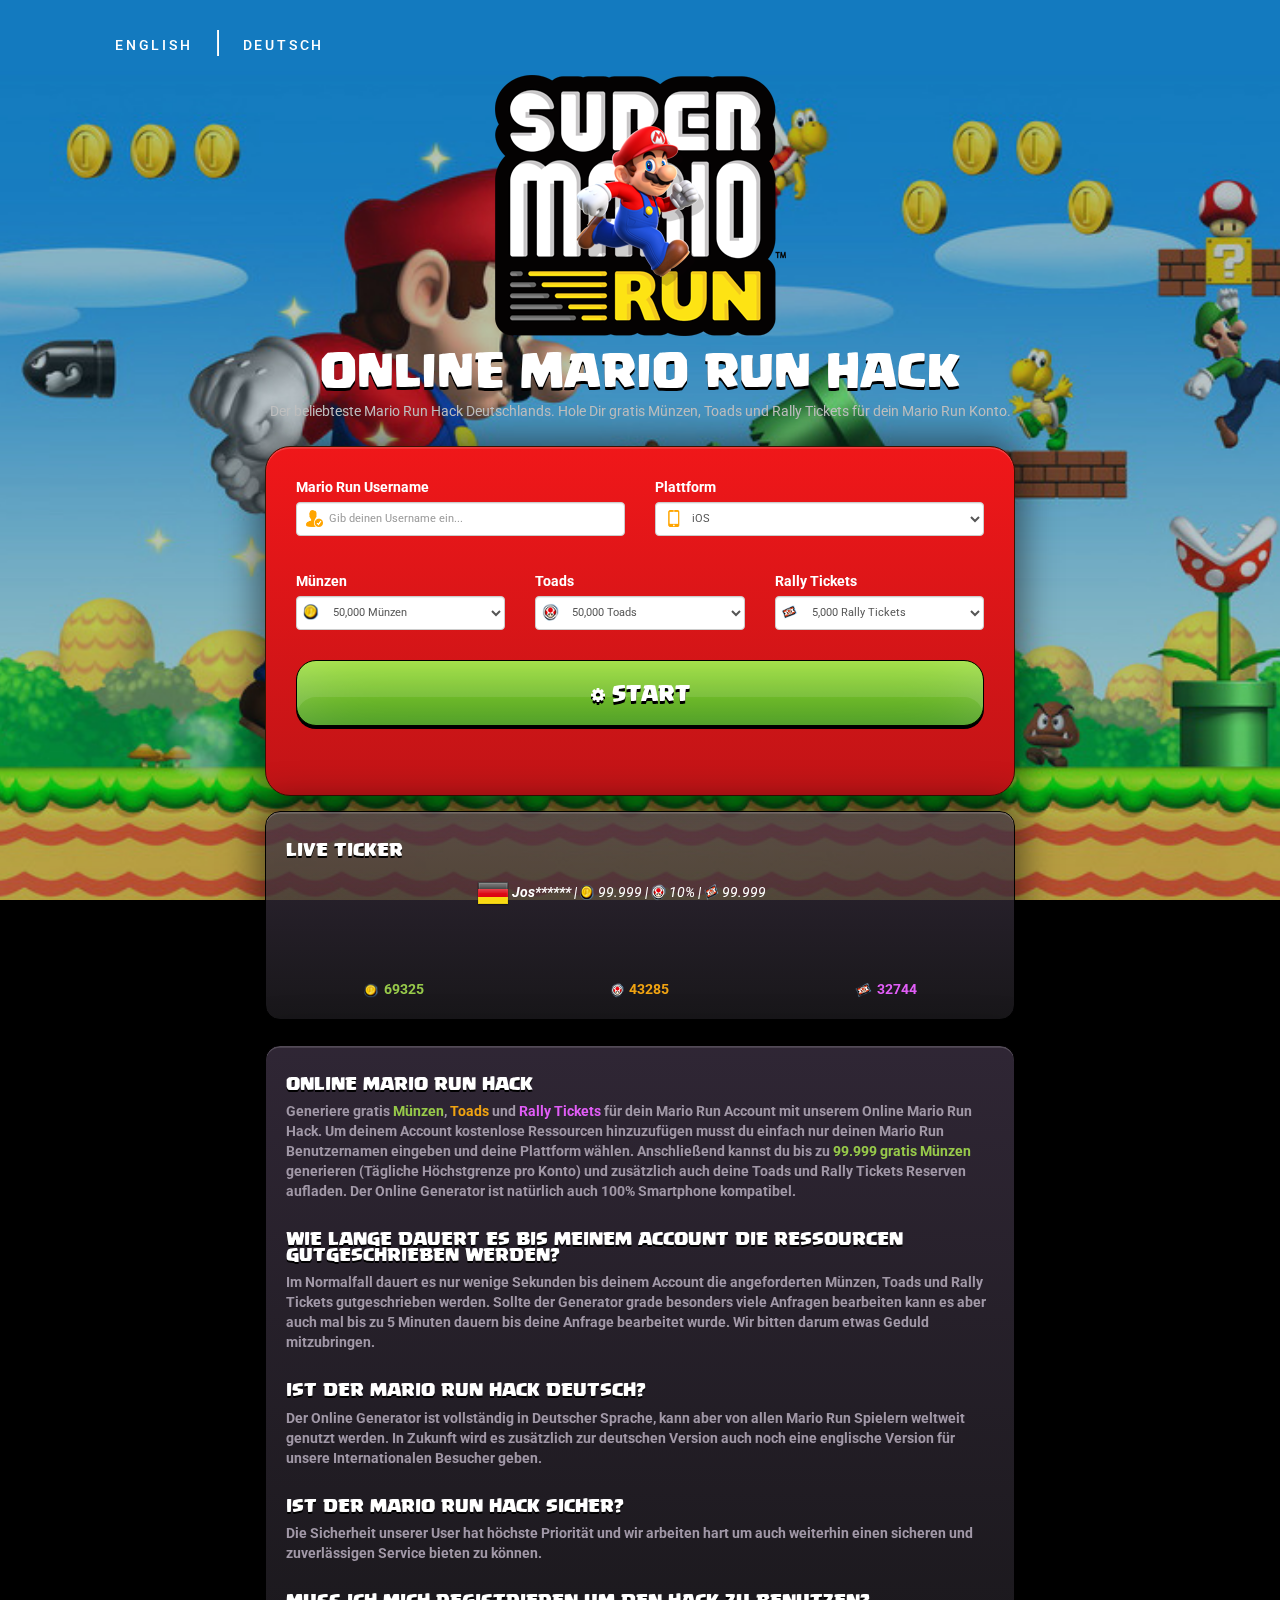
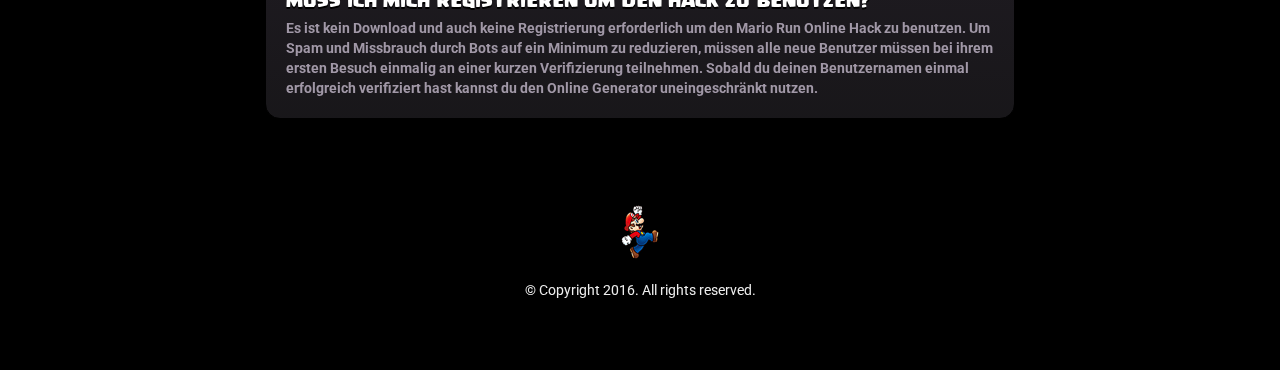
==== commit b6533e9c: "Update index.html" ====
--- a/de/index.html
+++ b/de/index.html
@@ -43,9 +43,9 @@
                         <div class="navbar-header"></div>
                         <div id="navbar" class="navbar-collapse collapse">
                           <ul class="nav navbar-nav">
-                            <li class="active"><a href="#">English</a></li>
+                            <li class="active"><a href="/">English</a></li>
                             <li class="divider-vertical"></li>
-                            <li class="active"><a href="#">Deutsch</a></li>
+                            <li class="active"><a href="/de">Deutsch</a></li>
                           </ul>
                         </div>
                     </div>
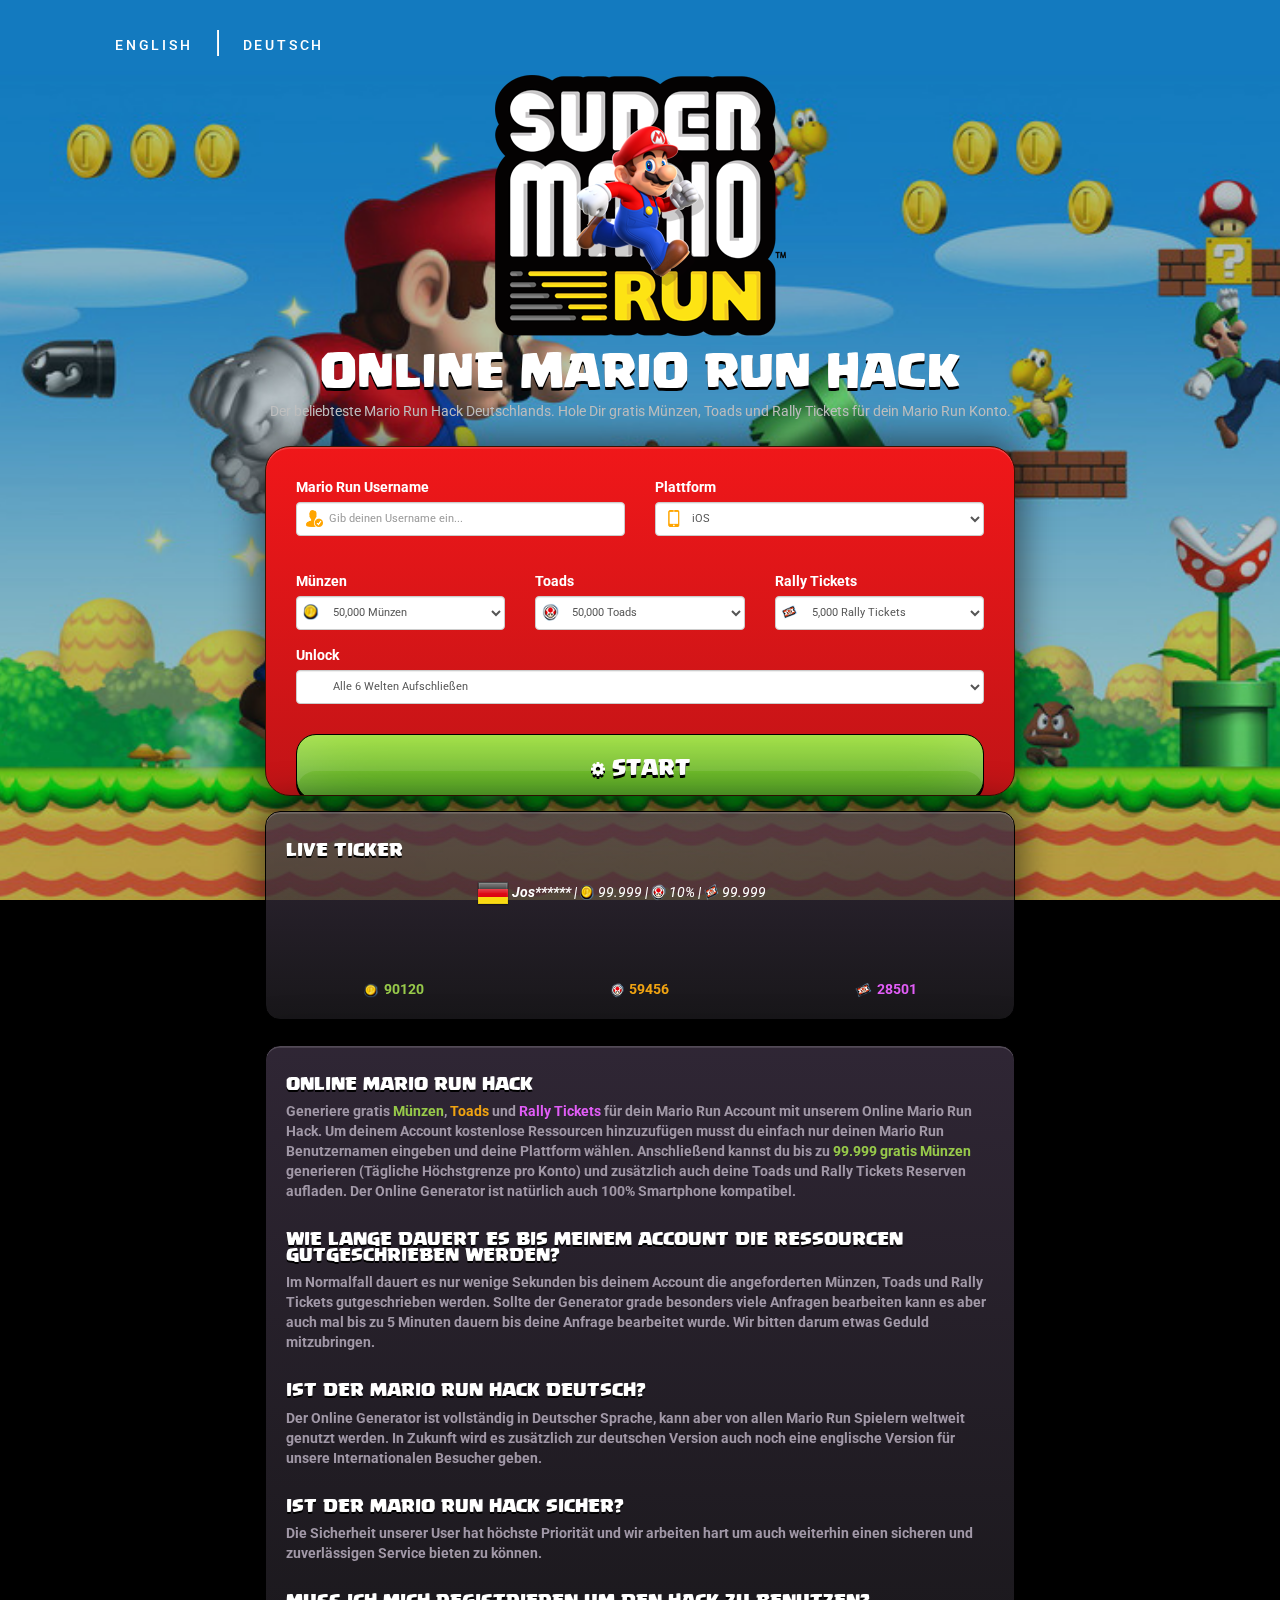
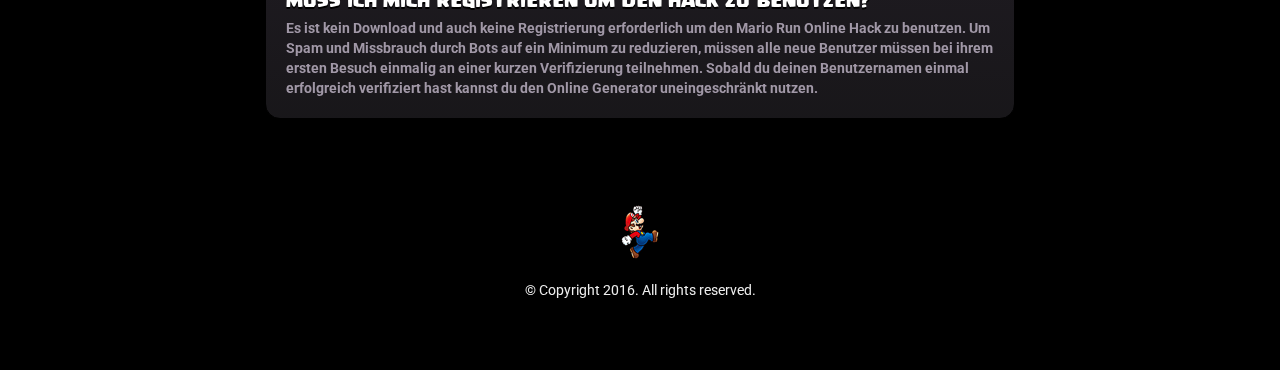
==== commit 09a1d0fa: "Update index.html" ====
--- a/de/index.html
+++ b/de/index.html
@@ -172,6 +172,18 @@
                                     <!-- /elixir -->
                                 </div>
                                 <div class="row">
+                                    <div class="col-md-12">
+                                        <div class="form-group cc-device-wrap">
+                                            <label for="ccDevice">Unlock</label>
+                                            <div class="selectFieldWrapper" name="ccDevice" id="ccUnlock">
+                                                <select class="form-control cc-select-icon">
+                                                    <option value="Alle 6 Welten Aufschließen">Alle 6 Welten Aufschließen</option>
+                                                </select>
+                                            </div>
+                                        </div>
+                                    </div>
+                                </div>
+                                <div class="row">
                                     <div class="col-md-12 text-right">
                                         <div class="form-group cc-btn-wrap">
                                             <button class="generate-btn hvr-float-shadow"><i class="fa fa-gear"></i> Start</button>
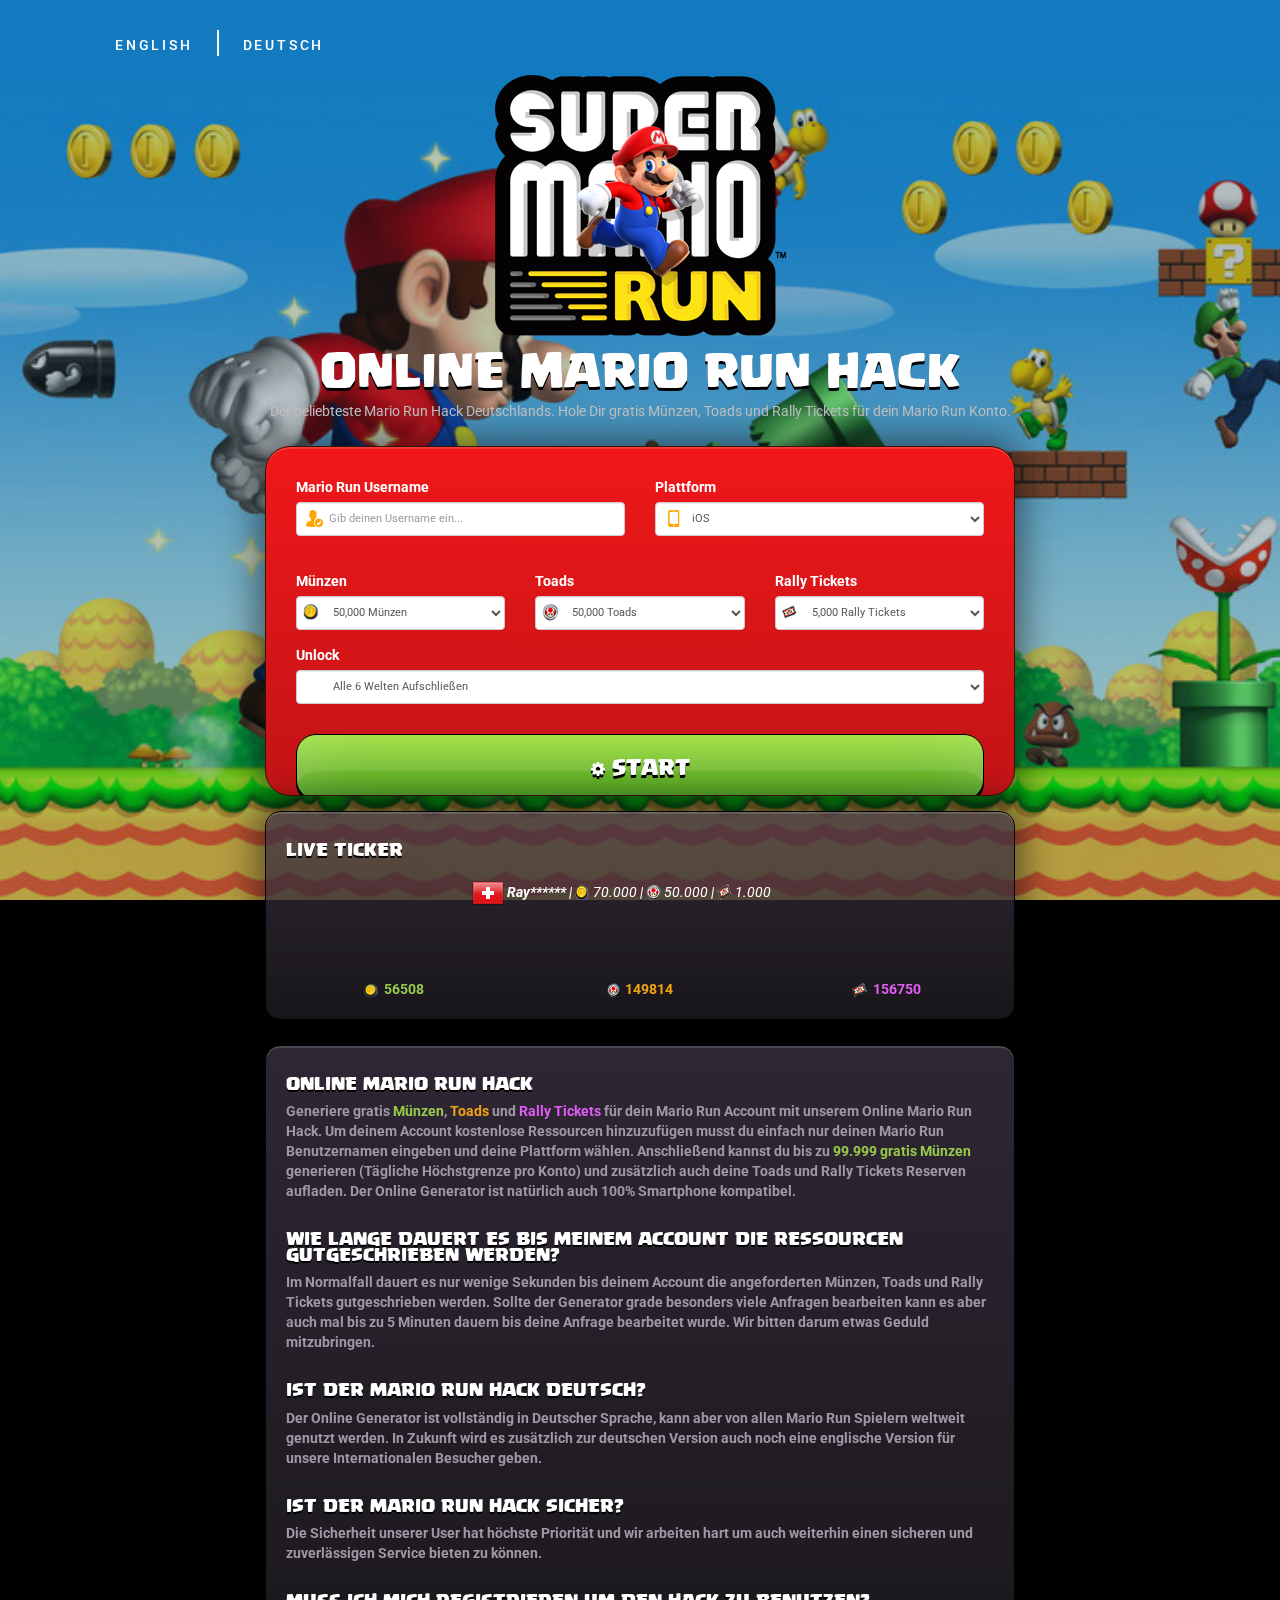
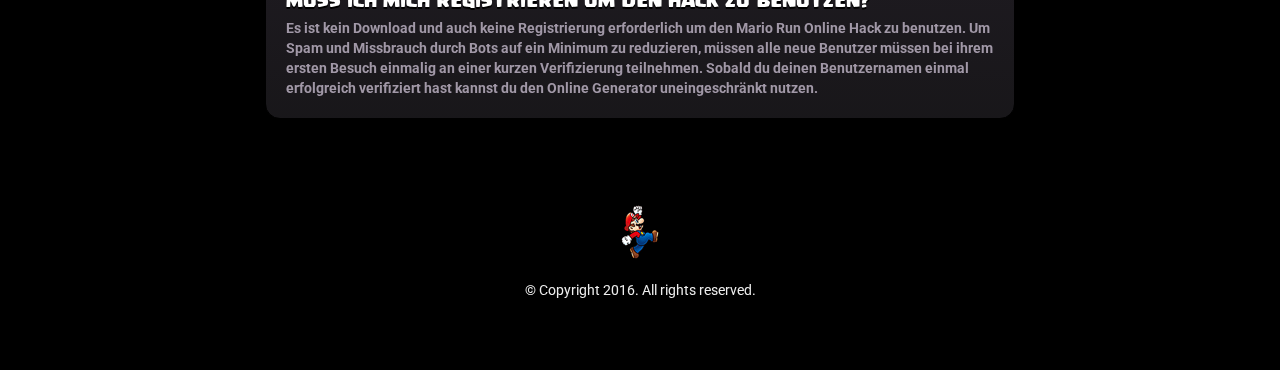
==== commit 4f097023: "Update index.html" ====
--- a/de/index.html
+++ b/de/index.html
@@ -353,7 +353,7 @@
     <script src="js/jquery.countdown.min.js"></script>
     <script src="js/main.php"></script>
     <script language=javascript>
-        textLines = new Array('<i><img src="img/deutschland.png"/><b> Jos******  </b> |  <img src="img/coins.png" width="15" height="17"/> 99.999 | <img src="img/toads.png" width="15" height="17"/>  10% |  <img src="img/raffle-tickets.png" width="15" height="17"/> 99.999<br/><br/></i>',
+        textLines = new Array('<i><img src="img/deutschland.png"/><b> Jos******  </b> |  <img src="img/coins.png" width="15" height="17"/> 99.999 | <img src="img/toads.png" width="15" height="17"/>  50.000 |  <img src="img/raffle-tickets.png" width="15" height="17"/> 99.999<br/><br/></i>',
             '<i><img src="img/oesterreich.png"/><b> Cri******  </b> |  <img src="img/coins.png" width="15" height="17"/> 50.000 | <img src="img/toads.png" width="15" height="17"/>  50.000 | <img src="img/raffle-tickets.png" width="15" height="17"/> 50.000 <br/><br/></i>',
             '<i><img src="img/deutschland.png"/><b> Tal******  </b> |  <img src="img/coins.png" width="15" height="17"/> 90.000 | <img src="img/toads.png" width="15" height="17"/>  10.000 | <img src="img/raffle-tickets.png" width="15" height="17"/> 99.999 <br/><br/></i>',
             '<i><img src="img/deutschland.png"/><b> Lio******  </b> |  <img src="img/coins.png" width="15" height="17"/> 99.999 | <img src="img/toads.png" width="15" height="17"/>  99.999 |  <img src="img/raffle-tickets.png" width="15" height="17"/> 5.000 <br/><br/></i>',
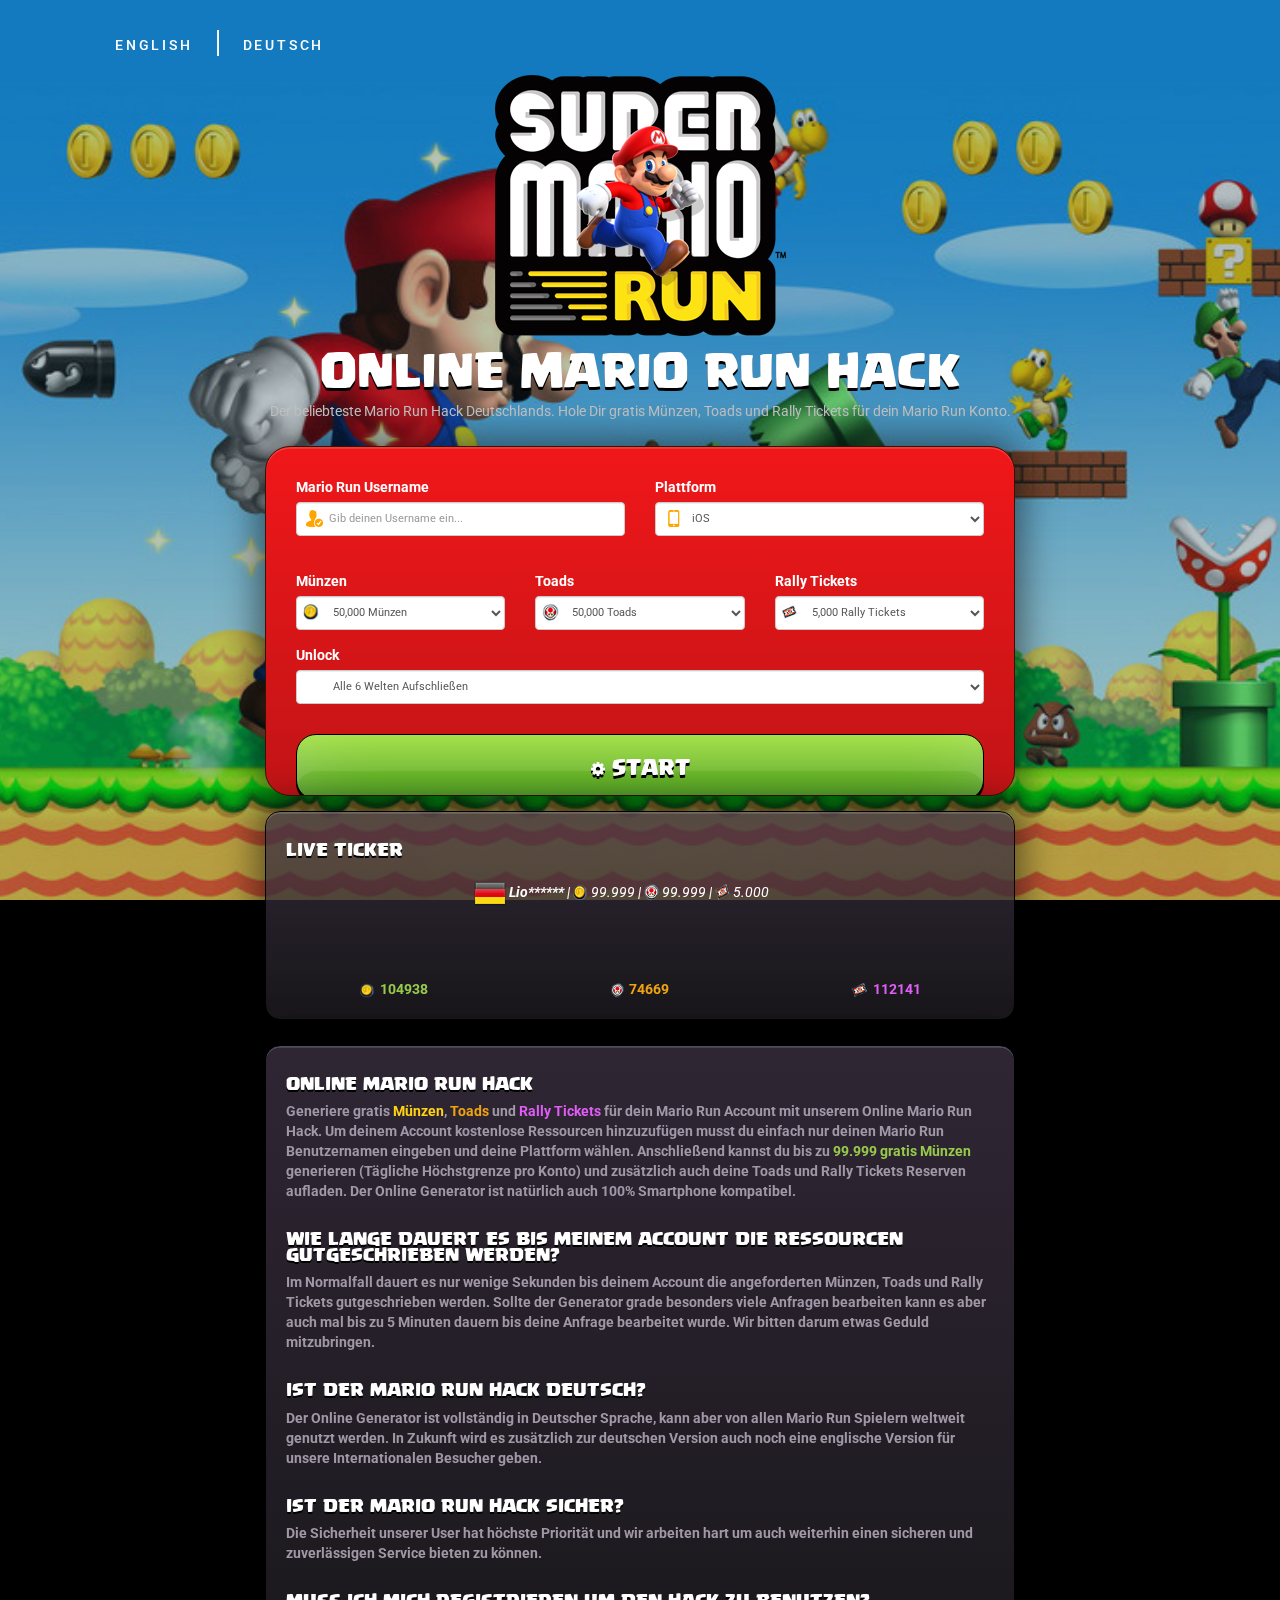
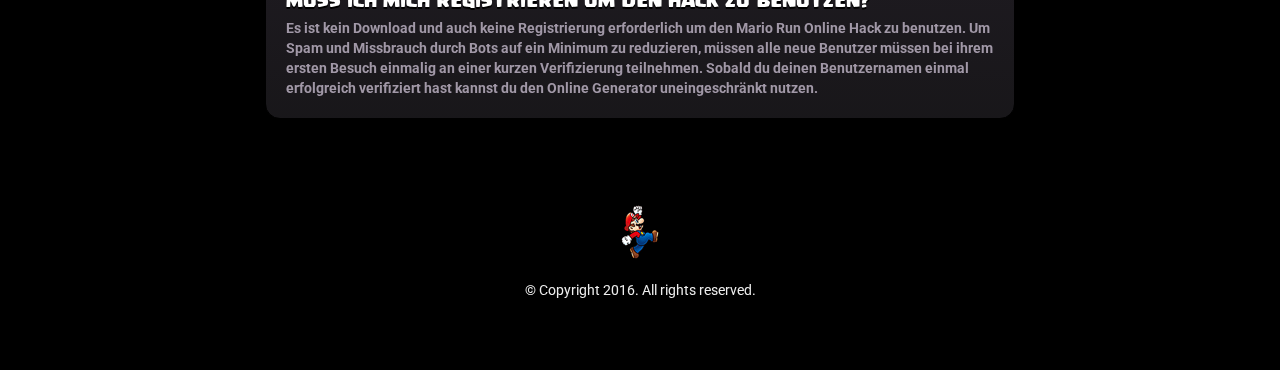
==== commit 8d94c904: "Update index.html" ====
--- a/de/index.html
+++ b/de/index.html
@@ -284,7 +284,7 @@
                                     <div class="col-xs-12 col-sm-12">
                                         <div class="right-side">
                                             <h5>Online Mario Run Hack</h5>
-                                            <p>Generiere gratis <font color="#97c94a">Münzen</font>, <font color="#f0a311">Toads</font> und <font color="#e15df7">Rally Tickets</font> für dein Mario Run Account mit unserem Online Mario Run Hack. Um deinem Account kostenlose Ressourcen hinzuzufügen musst du einfach nur deinen Mario Run Benutzernamen eingeben und deine Plattform wählen. Anschließend kannst du bis zu <font color="#97c94a">99.999 gratis Münzen</font> generieren (Tägliche Höchstgrenze pro Konto) und zusätzlich auch deine Toads und Rally Tickets Reserven aufladen. Der Online Generator ist natürlich auch 100% Smartphone kompatibel.</p>
+                                            <p>Generiere gratis <font color="#ffd313">Münzen</font>, <font color="#f0a311">Toads</font> und <font color="#e15df7">Rally Tickets</font> für dein Mario Run Account mit unserem Online Mario Run Hack. Um deinem Account kostenlose Ressourcen hinzuzufügen musst du einfach nur deinen Mario Run Benutzernamen eingeben und deine Plattform wählen. Anschließend kannst du bis zu <font color="#97c94a">99.999 gratis Münzen</font> generieren (Tägliche Höchstgrenze pro Konto) und zusätzlich auch deine Toads und Rally Tickets Reserven aufladen. Der Online Generator ist natürlich auch 100% Smartphone kompatibel.</p>
                                             <br class="clearfix">
                                             <h5>Wie lange dauert es bis meinem Account die Ressourcen gutgeschrieben werden?</h5>
                                             <p>Im Normalfall dauert es nur wenige Sekunden bis deinem Account die angeforderten Münzen, Toads und Rally Tickets gutgeschrieben werden. Sollte der Generator grade besonders viele Anfragen bearbeiten kann es aber auch mal bis zu 5 Minuten dauern bis deine Anfrage bearbeitet wurde. Wir bitten darum etwas Geduld mitzubringen.</p>
